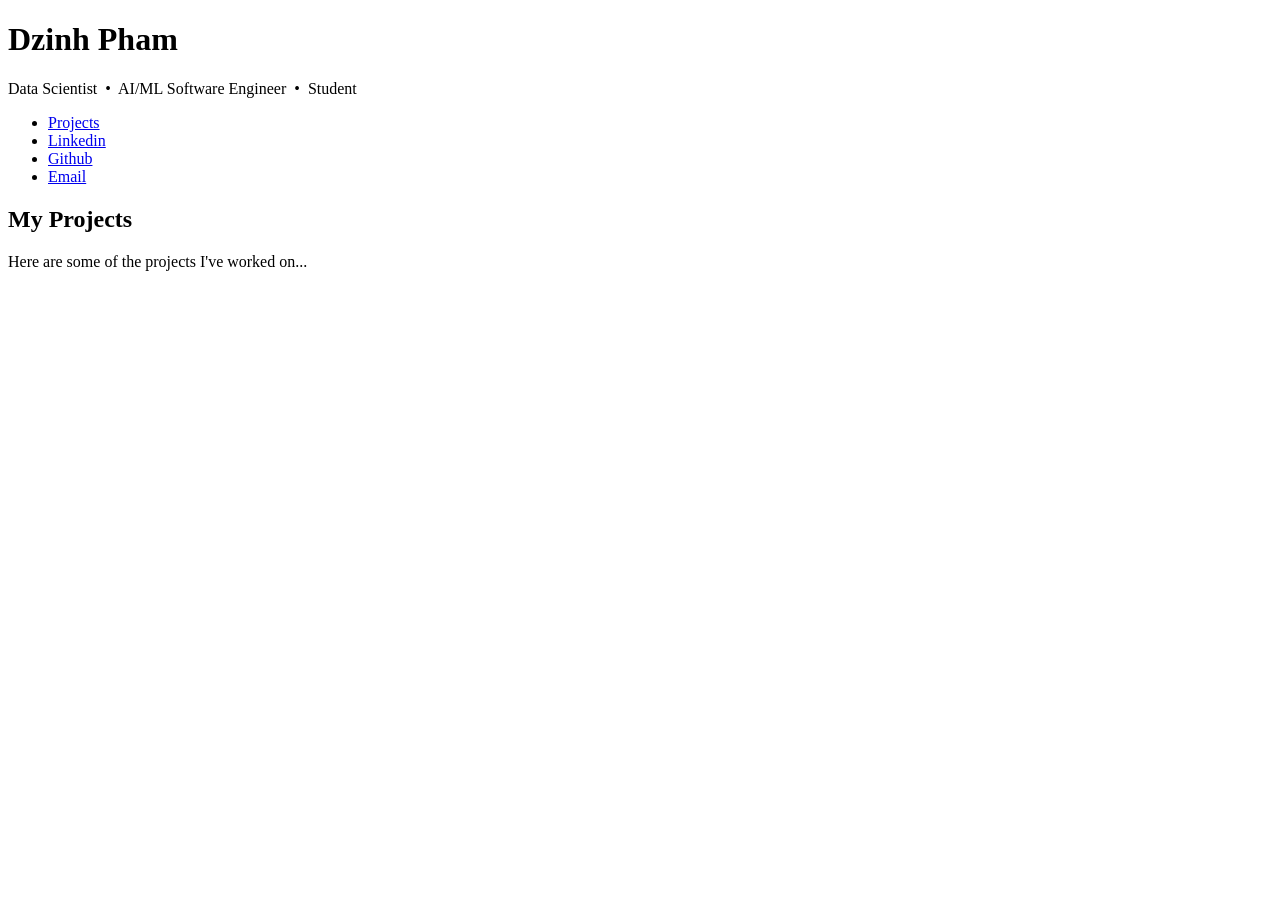
==== index.html @ d58f5836 "project page" ====
<!DOCTYPE HTML>
<!--
	Aerial by HTML5 UP
	html5up.net | @ajlkn
	Free for personal and commercial use under the CCA 3.0 license (html5up.net/license)
-->
<html>
	<head>
		<title>Aerial by HTML5 UP</title>
		<meta charset="utf-8" />
		<meta name="viewport" content="width=device-width, initial-scale=1, user-scalable=no" />
		<link rel="stylesheet" href="assets/css/main.css" />
		<noscript><link rel="stylesheet" href="assets/css/noscript.css" /></noscript>
	</head>
	<body class="is-preload">
		<div id="wrapper">
			<div id="bg"></div>
			<div id="overlay"></div>
			<div id="main">

				<!-- Header -->
					<header id="header">
						<h1>Dzinh Pham</h1>
						<p>Data Scientist &nbsp;&bull;&nbsp; AI/ML Software Engineer &nbsp;&bull;&nbsp; Student </p>
						<nav>
							<ul>
								
								<li><a href="projects.html" class="icon solid fa-laptop-code"><span class="label">Projects</span></a></li>
								<li><a href="https://www.linkedin.com/in/dzinh-pham/" class="icon brands fa-linkedin"><span class="label">Linkedin</span></a></li>

								<li><a href="https://github.com/DzinhP" class="icon brands fa-github"><span class="label">Github</span></a></li>
								<li><a href="mailto:phamdzinh@gmail.com" class="icon solid fa-envelope"><span class="label">Email</span></a></li>
							</ul>
						</nav>
					</header>

					   <!-- Projects Section -->
					   <section id="projects">
						<h2>My Projects</h2>
						<p>Here are some of the projects I've worked on...</p>
						<!-- Add your project details here -->

					</section>
				<!-- Footer -->
					<footer id="footer">
						<span</span>
					</footer>

			</div>
		</div>
		<script>
			window.onload = function() { document.body.classList.remove('is-preload'); }
			window.ontouchmove = function() { return false; }
			window.onorientationchange = function() { document.body.scrollTop = 0; }
		</script>
	</body>
</html>
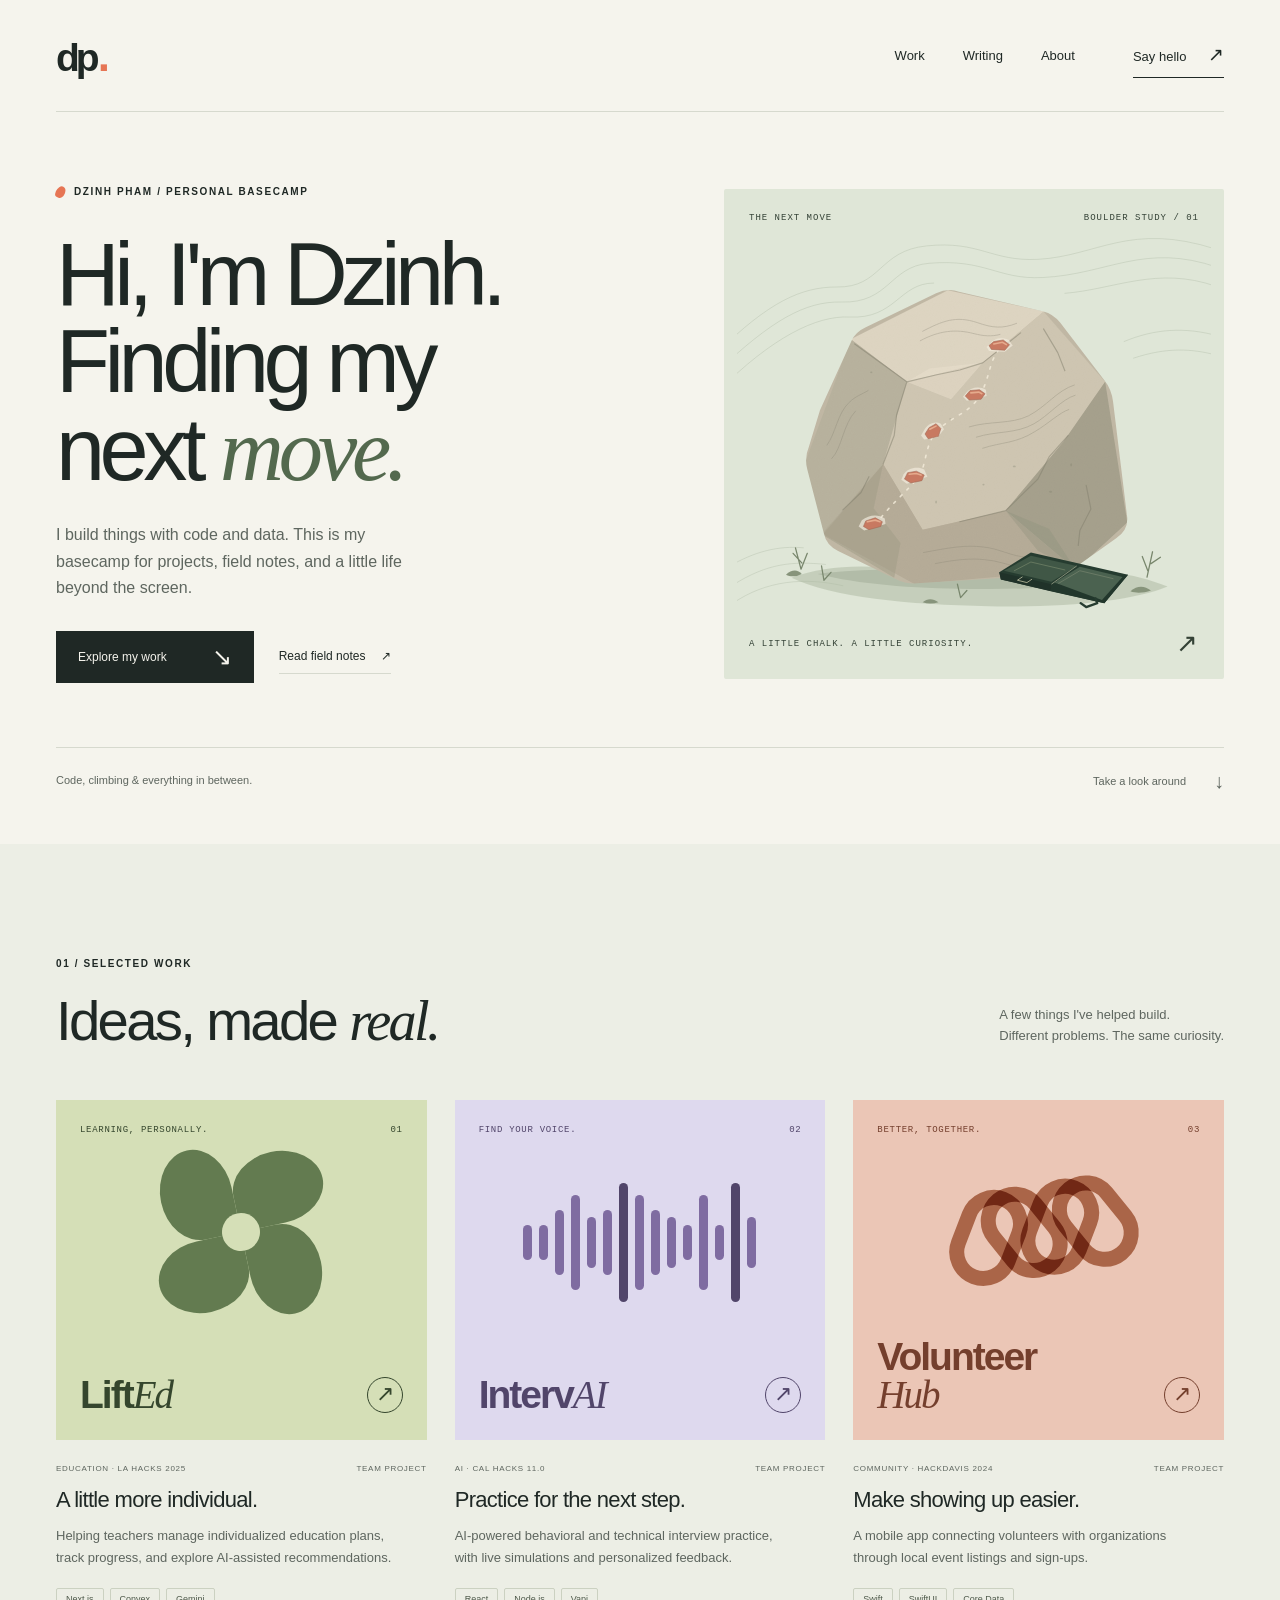
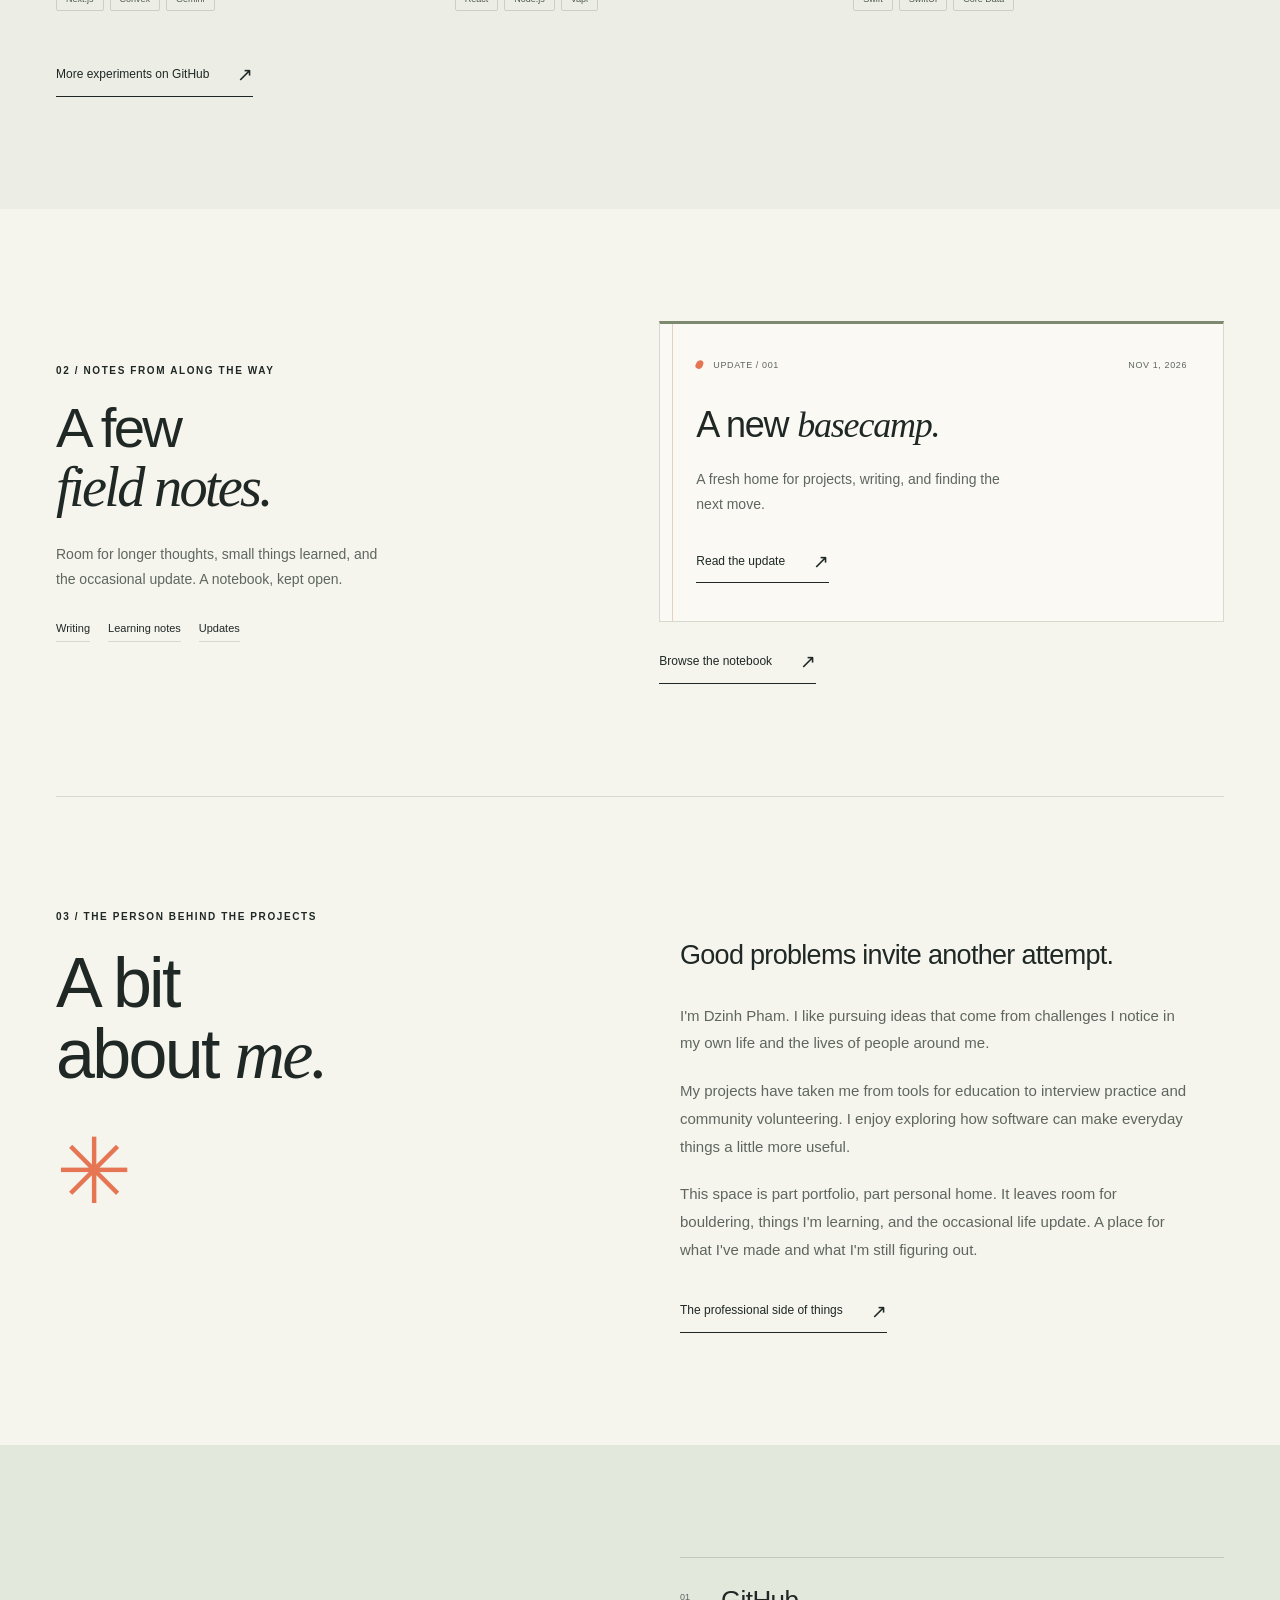
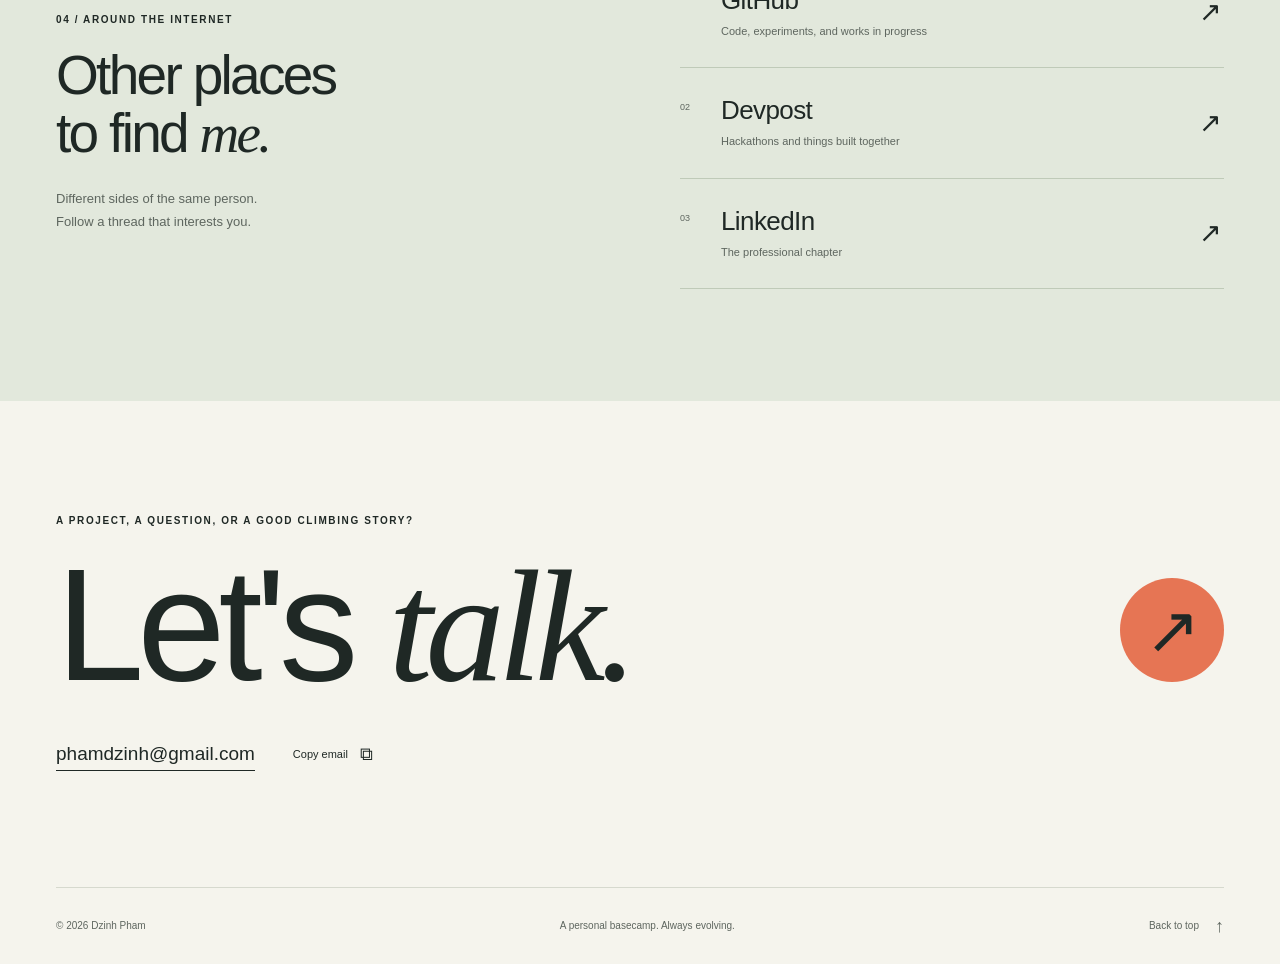
==== commit c22f01b0: "Rebuild personal site with bouldering theme and field notes" ====
--- a/index.html
+++ b/index.html
@@ -1,57 +1,140 @@
-<!DOCTYPE HTML>
-<!--
-	Aerial by HTML5 UP
-	html5up.net | @ajlkn
-	Free for personal and commercial use under the CCA 3.0 license (html5up.net/license)
--->
-<html>
-	<head>
-		<title>Aerial by HTML5 UP</title>
-		<meta charset="utf-8" />
-		<meta name="viewport" content="width=device-width, initial-scale=1, user-scalable=no" />
-		<link rel="stylesheet" href="assets/css/main.css" />
-		<noscript><link rel="stylesheet" href="assets/css/noscript.css" /></noscript>
-	</head>
-	<body class="is-preload">
-		<div id="wrapper">
-			<div id="bg"></div>
-			<div id="overlay"></div>
-			<div id="main">
-
-				<!-- Header -->
-					<header id="header">
-						<h1>Dzinh Pham</h1>
-						<p>Data Scientist &nbsp;&bull;&nbsp; AI/ML Software Engineer &nbsp;&bull;&nbsp; Student </p>
-						<nav>
-							<ul>
-								
-								<li><a href="projects.html" class="icon solid fa-laptop-code"><span class="label">Projects</span></a></li>
-								<li><a href="https://www.linkedin.com/in/dzinh-pham/" class="icon brands fa-linkedin"><span class="label">Linkedin</span></a></li>
-
-								<li><a href="https://github.com/DzinhP" class="icon brands fa-github"><span class="label">Github</span></a></li>
-								<li><a href="mailto:phamdzinh@gmail.com" class="icon solid fa-envelope"><span class="label">Email</span></a></li>
-							</ul>
-						</nav>
-					</header>
-
-					   <!-- Projects Section -->
-					   <section id="projects">
-						<h2>My Projects</h2>
-						<p>Here are some of the projects I've worked on...</p>
-						<!-- Add your project details here -->
-
-					</section>
-				<!-- Footer -->
-					<footer id="footer">
-						<span</span>
-					</footer>
-
-			</div>
-		</div>
-		<script>
-			window.onload = function() { document.body.classList.remove('is-preload'); }
-			window.ontouchmove = function() { return false; }
-			window.onorientationchange = function() { document.body.scrollTop = 0; }
-		</script>
-	</body>
-</html>+<!doctype html>
+<html lang="en">
+  <head>
+    <meta charset="utf-8">
+    <meta name="viewport" content="width=device-width, initial-scale=1">
+    <meta name="theme-color" content="#f5f4ed">
+    <meta name="description" content="Dzinh Pham's personal basecamp: projects, writing, learning notes, and occasional updates, with a little bouldering along the way.">
+    <meta property="og:type" content="website">
+    <meta property="og:title" content="Dzinh Pham — A personal basecamp">
+    <meta property="og:description" content="Projects, field notes, and finding the next move.">
+    <title>Dzinh Pham — A personal basecamp</title>
+    <link rel="icon" href="favicon.svg" type="image/svg+xml">
+    <link rel="stylesheet" href="styles.css">
+    <script src="script.js" defer></script>
+  </head>
+  <body>
+    <a class="skip-link" href="#main">Skip to content</a>
+    <header class="site-header wrap">
+      <a class="wordmark" href="#home" aria-label="Dzinh Pham, home">dp<span aria-hidden="true">.</span></a>
+      <button class="menu-toggle" type="button" aria-expanded="false" aria-controls="site-nav">Menu <span aria-hidden="true">+</span></button>
+      <nav id="site-nav" class="site-nav" aria-label="Main navigation">
+        <a href="#work">Work</a>
+        <a href="writing/">Writing</a>
+        <a href="#about">About</a>
+        <a class="nav-contact" href="#contact">Say hello <span aria-hidden="true">↗</span></a>
+      </nav>
+    </header>
+
+    <main id="main">
+      <section id="home" class="hero wrap" aria-labelledby="hero-heading">
+        <div class="hero-copy">
+          <p class="eyebrow"><span class="route-dot" aria-hidden="true"></span> Dzinh Pham / Personal basecamp</p>
+          <h1 id="hero-heading">Hi, I'm Dzinh.<br>Finding my<br>next <em>move.</em></h1>
+          <p class="hero-intro">I build things with code and data. This is my basecamp for projects, field notes, and a little life beyond the screen.</p>
+          <div class="hero-actions"><a class="button button-dark" href="#work">Explore my work <span aria-hidden="true">↘</span></a><a class="hero-notes-link" href="writing/">Read field notes <span aria-hidden="true">↗</span></a></div>
+        </div>
+        <div class="hero-art" aria-hidden="true">
+          <div class="art-caption"><span>THE NEXT MOVE</span><span>BOULDER STUDY / 01</span></div>
+          <img class="boulder-illustration" src="assets/boulder.svg" alt="" width="600" height="620" fetchpriority="high">
+          <div class="art-footer"><span>A LITTLE CHALK. A LITTLE CURIOSITY.</span><span>↗</span></div>
+        </div>
+        <div class="hero-foot"><span>Code, climbing & everything in between.</span><a href="#work">Take a look around <span aria-hidden="true">↓</span></a></div>
+      </section>
+
+      <section id="work" class="work section-pad" aria-labelledby="work-heading">
+        <div class="wrap">
+          <div class="section-heading">
+            <div><p class="eyebrow">01 / Selected work</p><h2 id="work-heading">Ideas, made <em>real.</em></h2></div>
+            <p>A few things I've helped build.<br>Different problems. The same curiosity.</p>
+          </div>
+          <div class="project-grid">
+            <article class="project project-featured">
+              <a class="project-visual visual-lifted" href="https://devpost.com/software/lifted" target="_blank" rel="noopener noreferrer" aria-label="Explore LiftEd on Devpost (opens in new tab)">
+                <div class="visual-topline"><span>LEARNING, PERSONALLY.</span><span>01</span></div>
+                <div class="lifted-art" aria-hidden="true"><span class="petal p1"></span><span class="petal p2"></span><span class="petal p3"></span><span class="petal p4"></span><span class="petal-center"></span></div>
+                <div class="visual-title">Lift<span>Ed</span><span class="visual-arrow" aria-hidden="true">↗</span></div>
+              </a>
+              <div class="project-meta"><span>EDUCATION · LA HACKS 2025</span><span>TEAM PROJECT</span></div>
+              <h3><a href="https://devpost.com/software/lifted" target="_blank" rel="noopener noreferrer">A little more individual.</a></h3>
+              <p>Helping teachers manage individualized education plans, track progress, and explore AI-assisted recommendations.</p>
+              <ul class="tags" aria-label="LiftEd technologies"><li>Next.js</li><li>Convex</li><li>Gemini</li></ul>
+            </article>
+            <article class="project">
+              <a class="project-visual visual-intervai" href="https://devpost.com/software/intervai" target="_blank" rel="noopener noreferrer" aria-label="Explore IntervAI on Devpost (opens in new tab)">
+                <div class="visual-topline"><span>FIND YOUR VOICE.</span><span>02</span></div>
+                <div class="waveform" aria-hidden="true"><i></i><i></i><i></i><i></i><i></i><i></i><i></i><i></i><i></i><i></i><i></i><i></i><i></i><i></i><i></i></div>
+                <div class="visual-title">Interv<span>AI</span><span class="visual-arrow" aria-hidden="true">↗</span></div>
+              </a>
+              <div class="project-meta"><span>AI · CAL HACKS 11.0</span><span>TEAM PROJECT</span></div>
+              <h3><a href="https://devpost.com/software/intervai" target="_blank" rel="noopener noreferrer">Practice for the next step.</a></h3>
+              <p>AI-powered behavioral and technical interview practice, with live simulations and personalized feedback.</p>
+              <ul class="tags" aria-label="IntervAI technologies"><li>React</li><li>Node.js</li><li>Vapi</li></ul>
+            </article>
+            <article class="project">
+              <a class="project-visual visual-volunteer" href="https://devpost.com/software/volunteer-hub-ajgw8x" target="_blank" rel="noopener noreferrer" aria-label="Explore Volunteer Hub on Devpost (opens in new tab)">
+                <div class="visual-topline"><span>BETTER, TOGETHER.</span><span>03</span></div>
+                <div class="community-art" aria-hidden="true"><span></span><span></span><span></span><span></span></div>
+                <div class="visual-title">Volunteer<br><span>Hub</span><span class="visual-arrow" aria-hidden="true">↗</span></div>
+              </a>
+              <div class="project-meta"><span>COMMUNITY · HACKDAVIS 2024</span><span>TEAM PROJECT</span></div>
+              <h3><a href="https://devpost.com/software/volunteer-hub-ajgw8x" target="_blank" rel="noopener noreferrer">Make showing up easier.</a></h3>
+              <p>A mobile app connecting volunteers with organizations through local event listings and sign-ups.</p>
+              <ul class="tags" aria-label="Volunteer Hub technologies"><li>Swift</li><li>SwiftUI</li><li>Core Data</li></ul>
+            </article>
+          </div>
+          <a class="text-link all-work" href="https://github.com/DzinhP" target="_blank" rel="noopener noreferrer">More experiments on GitHub <span aria-hidden="true">↗</span></a>
+        </div>
+      </section>
+
+      <section id="notes" class="field-notes section-pad wrap" aria-labelledby="notes-heading">
+        <div class="notebook-intro">
+          <p class="eyebrow">02 / Notes from along the way</p>
+          <h2 id="notes-heading">A few<br><em>field notes.</em></h2>
+          <p>Room for longer thoughts, small things learned, and the occasional update. A notebook, kept open.</p>
+          <div class="note-categories" aria-label="Browse writing categories"><a href="writing/?category=writing">Writing</a><a href="writing/?category=learning">Learning notes</a><a href="writing/?category=updates">Updates</a></div>
+        </div>
+        <div class="notebook-latest">
+          <article class="field-note-entry">
+            <div class="note-meta"><span><span class="route-dot" aria-hidden="true"></span> Update / 001</span><time datetime="2026-11-01">Nov 1, 2026</time></div>
+            <h3><a href="writing/a-new-basecamp/">A new <em>basecamp.</em></a></h3>
+            <p>A fresh home for projects, writing, and finding the next move.</p>
+            <a class="text-link" href="writing/a-new-basecamp/">Read the update <span aria-hidden="true">↗</span></a>
+          </article>
+          <a class="text-link browse-notes" href="writing/">Browse the notebook <span aria-hidden="true">↗</span></a>
+        </div>
+      </section>
+
+      <section id="about" class="about section-pad wrap" aria-labelledby="about-heading">
+        <div class="about-heading"><p class="eyebrow">03 / The person behind the projects</p><h2 id="about-heading">A bit<br>about <em>me.</em></h2><span class="about-asterisk" aria-hidden="true">✳</span></div>
+        <div class="about-copy">
+          <p class="large-copy">Good problems invite another attempt.</p>
+          <p>I'm Dzinh Pham. I like pursuing ideas that come from challenges I notice in my own life and the lives of people around me.</p>
+          <p>My projects have taken me from tools for education to interview practice and community volunteering. I enjoy exploring how software can make everyday things a little more useful.</p>
+          <p>This space is part portfolio, part personal home. It leaves room for bouldering, things I'm learning, and the occasional life update. A place for what I've made and what I'm still figuring out.</p>
+          <a class="text-link" href="https://www.linkedin.com/in/dzinh-pham/" target="_blank" rel="noopener noreferrer">The professional side of things <span aria-hidden="true">↗</span></a>
+        </div>
+      </section>
+
+      <section id="elsewhere" class="elsewhere section-pad" aria-labelledby="elsewhere-heading">
+        <div class="wrap elsewhere-grid">
+          <div><p class="eyebrow">04 / Around the internet</p><h2 id="elsewhere-heading">Other places<br>to find <em>me.</em></h2><p class="elsewhere-intro">Different sides of the same person.<br>Follow a thread that interests you.</p></div>
+          <div class="social-list">
+            <a href="https://github.com/DzinhP" target="_blank" rel="noopener noreferrer"><span class="social-number">01</span><span><strong>GitHub</strong><small>Code, experiments, and works in progress</small></span><span class="social-arrow" aria-hidden="true">↗</span></a>
+            <a href="https://devpost.com/DzinhP" target="_blank" rel="noopener noreferrer"><span class="social-number">02</span><span><strong>Devpost</strong><small>Hackathons and things built together</small></span><span class="social-arrow" aria-hidden="true">↗</span></a>
+            <a href="https://www.linkedin.com/in/dzinh-pham/" target="_blank" rel="noopener noreferrer"><span class="social-number">03</span><span><strong>LinkedIn</strong><small>The professional chapter</small></span><span class="social-arrow" aria-hidden="true">↗</span></a>
+          </div>
+        </div>
+      </section>
+
+      <section id="contact" class="contact wrap" aria-labelledby="contact-heading">
+        <p class="eyebrow">A project, a question, or a good climbing story?</p>
+        <div class="contact-title"><h2 id="contact-heading">Let's <em>talk.</em></h2><a class="contact-arrow" href="mailto:phamdzinh@gmail.com" aria-label="Email Dzinh Pham"><span aria-hidden="true">↗</span></a></div>
+        <div class="contact-details"><a href="mailto:phamdzinh@gmail.com">phamdzinh@gmail.com</a><button class="copy-email" type="button" data-email="phamdzinh@gmail.com" aria-label="Copy email address">Copy email <span aria-hidden="true">⧉</span></button></div>
+        <p id="copy-status" class="copy-status" role="status" aria-live="polite"></p>
+      </section>
+    </main>
+
+    <footer class="site-footer wrap"><p>© <span id="year">2026</span> Dzinh Pham</p><p>A personal basecamp. Always evolving.</p><a href="#home">Back to top <span aria-hidden="true">↑</span></a></footer>
+  </body>
+</html>
--- a/styles.css
+++ b/styles.css
@@ -0,0 +1,151 @@
+@charset "UTF-8";
+
+:root{--paper:#f5f4ed;--ink:#1f2825;--muted:#5e665f;--line:#d6d9ce;--accent:#e67554;--mint:#d7e2d1;--serif:Georgia,"Times New Roman",serif;--sans:"Helvetica Neue",Helvetica,Arial,sans-serif}
+*{box-sizing:border-box}
+html{scroll-behavior:smooth;scroll-padding-top:32px}
+body{margin:0;background:var(--paper);color:var(--ink);font-family:var(--sans);font-size:16px;line-height:1.65;-webkit-font-smoothing:antialiased}
+::selection{background:#cdddaf;color:var(--ink)}
+a{color:inherit;text-decoration:none}
+button{font:inherit;color:inherit;cursor:pointer}
+button,a{-webkit-tap-highlight-color:transparent}
+button:focus-visible,a:focus-visible{outline:2px solid var(--ink);outline-offset:6px}
+h1,h2,h3,p{margin:0}
+h1,h2,h3{font-weight:500;line-height:1.05}
+em{font-family:var(--serif);font-weight:400}
+.wrap{width:min(1320px,calc(100% - 112px));margin-inline:auto}
+.section-pad{padding-block:112px}
+.eyebrow{text-transform:uppercase;font-size:10px;line-height:1.5;letter-spacing:1.6px;font-weight:600}
+.skip-link{position:fixed;top:12px;left:12px;transform:translateY(-160%);z-index:20;background:var(--ink);color:var(--paper);padding:10px 20px}
+.skip-link:focus{transform:translateY(0)}
+.site-header{height:112px;display:flex;align-items:center;justify-content:space-between;border-bottom:1px solid var(--line)}
+.wordmark{font-size:39px;line-height:1;letter-spacing:-4px;font-weight:700;display:inline-flex;align-items:baseline}
+.wordmark span{color:var(--accent);font-size:44px;margin-left:2px}
+.site-nav{display:flex;gap:38px;align-items:center;font-size:13px}
+.site-nav a{transition:color .2s}
+.site-nav a:hover{color:#a2472e}
+.nav-contact{margin-left:20px;border-bottom:1px solid var(--ink);padding-block:6px}
+.nav-contact span{margin-left:18px;font-size:19px}
+.menu-toggle{display:none}
+.hero{padding-top:72px;display:grid;grid-template-columns:1.2fr 1fr;column-gap:68px}
+.hero-copy .eyebrow{display:flex;align-items:center;gap:9px}
+.route-dot{display:inline-block;width:9px;height:12px;border-radius:60% 45% 50% 35%;background:var(--accent);transform:rotate(22deg);flex-shrink:0}
+h1{font-size:clamp(66px,6.9vw,104px);letter-spacing:-5.5px;margin-top:32px;line-height:.99}
+h1 em{color:#53694e;letter-spacing:-5px}
+.hero-intro{max-width:360px;margin-top:28px;color:var(--muted);font-size:16px;line-height:1.65}
+.button{display:inline-flex;align-items:center;justify-content:space-between;gap:45px;min-height:52px;padding:12px 22px;font-size:12px;transition:background .2s,transform .2s}
+.button-dark{background:var(--ink);color:var(--paper);margin-top:30px}
+.button-dark:hover{background:#3f5144;transform:translateY(-2px)}
+.button span{font-size:24px;line-height:1}
+.hero-art{position:relative;align-self:center;height:490px;background:#dfe6d7;overflow:hidden;color:#344236;border-radius:2px;isolation:isolate}
+.art-caption,.art-footer{position:absolute;left:25px;right:25px;display:flex;justify-content:space-between;font-family:monospace;font-size:9px;letter-spacing:1px;z-index:3}
+.art-caption{top:22px}
+.art-footer{bottom:21px;align-items:center}
+.art-footer span:last-child{font-size:26px;line-height:1}
+.boulder-illustration{display:block;width:100%;height:100%;object-fit:contain}
+.hero-foot{grid-column:1/-1;margin-top:64px;padding-block:23px;border-top:1px solid var(--line);display:flex;justify-content:space-between;font-size:11px;color:var(--muted)}
+.hero-foot a{display:flex;gap:28px;align-items:center}
+.hero-foot a span{font-size:20px;line-height:1}
+.work{background:#eceee5;margin-top:30px}
+.section-heading{display:flex;justify-content:space-between;align-items:flex-end;margin-bottom:48px;gap:28px}
+h2{font-size:clamp(42px,4.4vw,65px);letter-spacing:-2.7px;margin-top:20px}
+.section-heading>p{font-size:13px;color:var(--muted);padding-bottom:5px}
+.project-grid{display:grid;grid-template-columns:1fr 1fr 1fr;gap:28px}
+.project-visual{height:340px;display:block;position:relative;overflow:hidden;transition:transform .3s}
+.project-visual:hover{transform:translateY(-5px)}
+.visual-topline{position:absolute;top:23px;left:24px;right:24px;display:flex;justify-content:space-between;font-family:monospace;font-size:9px;letter-spacing:.7px}
+.visual-title{position:absolute;bottom:27px;left:24px;right:24px;font-size:39px;letter-spacing:-2px;line-height:.95;font-weight:600}
+.visual-title>span:not(.visual-arrow){font-family:var(--serif);font-style:italic;font-weight:400}
+.visual-arrow{position:absolute;right:0;bottom:0;width:36px;height:36px;border:1px solid currentColor;border-radius:50%;display:grid;place-items:center;font-size:22px;font-weight:400;letter-spacing:0;transition:background .2s}
+.project-visual:hover .visual-arrow{background:#ffffff3d}
+.visual-lifted{background:#d5dfb7;color:#35462d}
+.lifted-art{position:absolute;width:156px;height:156px;left:50%;top:54px;transform:translateX(-50%) rotate(-12deg);transition:transform .6s}
+.project-visual:hover .lifted-art{transform:translateX(-50%) rotate(8deg)}
+.petal{position:absolute;background:#5d764b;width:72px;height:91px;border-radius:50% 50% 15% 50%;transform-origin:100% 100%;left:6px;top:-13px;opacity:.95}
+.p2{transform:rotate(90deg)}.p3{transform:rotate(180deg)}.p4{transform:rotate(270deg)}
+.petal-center{position:absolute;top:59px;left:59px;width:38px;height:38px;background:#d5dfb7;border-radius:50%}
+.visual-intervai{background:#ded9ee;color:#51456a}
+.waveform{height:126px;position:absolute;left:28px;right:28px;top:80px;display:flex;gap:7px;align-items:center;justify-content:center}
+.waveform i{display:block;width:9px;border-radius:10px;background:#7f6ca1;height:28%;transition:height .5s}
+.waveform i:nth-child(3n){height:52%}.waveform i:nth-child(4n){height:75%}.waveform i:nth-child(5n){height:41%}.waveform i:nth-child(7n){height:94%;background:#51456a}
+.project-visual:hover .waveform i:nth-child(odd){height:70%}
+.visual-volunteer{background:#ebc6b6;color:#743f2d}
+.community-art{position:absolute;left:50%;top:80px;width:170px;height:100px;transform:translateX(-50%) rotate(-9deg);display:flex;align-items:center}
+.community-art span{position:absolute;height:98px;width:68px;border:15px solid #aa6548;border-radius:50px;transform:rotate(30deg);mix-blend-mode:multiply}
+.community-art span:nth-child(2){left:36px;transform:rotate(-30deg)}.community-art span:nth-child(3){left:72px;transform:rotate(30deg)}.community-art span:nth-child(4){left:108px;transform:rotate(-30deg)}
+.project-meta{display:flex;justify-content:space-between;gap:8px;font-size:8px;letter-spacing:.7px;margin-top:22px;color:var(--muted)}
+.project h3{font-size:22px;letter-spacing:-.7px;margin-top:12px;line-height:1.2}
+.project h3 a:hover{text-decoration:underline;text-underline-offset:4px}
+.project>p{font-size:13px;line-height:1.7;color:var(--muted);margin-top:12px;max-width:340px}
+.tags{list-style:none;padding:0;margin:19px 0 0;display:flex;gap:6px;flex-wrap:wrap}
+.tags li{border:1px solid #cbd1c1;padding:3px 9px;border-radius:2px;font-size:9px;color:#4e594a}
+.text-link{display:inline-flex;align-items:center;justify-content:space-between;gap:28px;border-bottom:1px solid var(--ink);padding-bottom:5px;font-size:12px}
+.text-link span{font-size:19px}
+.text-link:hover{color:#9b452e;border-color:#9b452e}
+.all-work{margin-top:48px}
+.about{display:grid;grid-template-columns:1fr 1fr;gap:80px}
+.about h2{font-size:70px;line-height:1.02;margin-top:24px}
+.about-asterisk{display:inline-block;font-size:91px;color:var(--accent);line-height:1;margin-top:35px}
+.about-copy{padding-top:28px;max-width:510px}
+.about-copy p{color:var(--muted);margin-bottom:20px;font-size:15px;line-height:1.85}
+.about-copy .large-copy{font-size:27px;letter-spacing:-.7px;line-height:1.4;color:var(--ink);margin-bottom:27px}
+.about-copy .text-link{margin-top:12px}
+.elsewhere{background:#e2e8dc}
+.elsewhere-grid{display:grid;grid-template-columns:1fr 1fr;gap:80px;align-items:center}
+.elsewhere h2{font-size:55px}
+.elsewhere-intro{font-size:13px;color:var(--muted);line-height:1.8;margin-top:24px}
+.social-list>a{display:grid;grid-template-columns:24px 1fr 25px;align-items:center;gap:17px;padding:27px 0;border-bottom:1px solid #bfcab8;transition:padding .2s}
+.social-list>a:first-child{border-top:1px solid #bfcab8}
+.social-list>a:hover{padding-inline:8px}
+.social-number{font-size:9px;color:var(--muted);align-self:start;padding-top:5px}
+.social-list strong{font-size:26px;letter-spacing:-.6px;font-weight:400;line-height:1.2;display:block}
+.social-list small{display:block;font-size:11px;color:var(--muted);margin-top:6px}
+.social-arrow{font-size:27px}
+.contact{padding-top:112px;padding-bottom:78px}
+.contact-title{display:flex;align-items:center;justify-content:space-between}
+.contact-title h2{font-size:clamp(88px,12.4vw,172px);letter-spacing:-7px;margin:18px 0 25px;line-height:1}
+.contact-arrow{display:grid;place-items:center;height:104px;width:104px;border-radius:50%;background:var(--accent);font-size:66px;line-height:1;transition:transform .25s}
+.contact-arrow:hover{transform:rotate(10deg)}
+.contact-details{display:flex;gap:30px;align-items:center}
+.contact-details>a{font-size:19px;border-bottom:1px solid var(--ink);line-height:1.7}
+.copy-email{background:transparent;border:0;display:none;gap:12px;align-items:center;font-size:11px;padding:8px}
+.js .copy-email{display:flex}
+.copy-email span{font-size:18px}
+.copy-email:hover{color:#9b452e}
+.copy-status{font-size:11px;min-height:18px;margin-top:14px;color:var(--muted)}
+.site-footer{border-top:1px solid var(--line);display:flex;justify-content:space-between;align-items:center;gap:20px;padding-block:29px;font-size:10px;color:var(--muted)}
+.site-footer a{display:flex;gap:16px;align-items:center}
+.site-footer a span{font-size:18px;line-height:1}
+
+/* Basecamp and field notebook */
+.hero-actions{display:flex;align-items:center;gap:25px;flex-wrap:wrap;margin-top:30px}
+.hero-actions .button-dark{margin-top:0}
+.hero-notes-link{font-size:12px;border-bottom:1px solid var(--line);padding-block:6px}
+.hero-notes-link span{margin-left:12px}
+.hero-notes-link:hover{border-color:var(--ink)}
+.field-notes{display:grid;grid-template-columns:1fr 1.1fr;gap:90px;align-items:center;border-bottom:1px solid var(--line)}
+.notebook-intro>p:not(.eyebrow){max-width:340px;color:var(--muted);font-size:14px;line-height:1.8;margin-top:25px}
+.note-categories{display:flex;flex-wrap:wrap;gap:10px 18px;margin-top:24px}
+.note-categories a{font-size:11px;border-bottom:1px solid var(--line);padding-block:3px}
+.note-categories a:hover{border-color:var(--ink)}
+.field-note-entry{padding:34px 36px 38px;border:1px solid var(--line);border-top:3px solid #7d8a70;background:#faf9f4;position:relative}
+.field-note-entry::before{content:"";position:absolute;left:12px;top:0;bottom:0;border-left:1px solid #e9cfc1;pointer-events:none}
+.note-meta{display:flex;justify-content:space-between;gap:12px;font-size:9px;letter-spacing:.6px;text-transform:uppercase;color:var(--muted)}
+.note-meta>span{display:flex;align-items:center;gap:10px}
+.note-meta .route-dot{width:7px;height:9px}
+.field-note-entry h3{font-size:36px;letter-spacing:-1.2px;line-height:1.15;margin-top:32px}
+.field-note-entry h3 a{display:block}
+.field-note-entry h3 a:hover{color:#53694e}
+.field-note-entry>p{font-size:14px;color:var(--muted);margin-top:20px;max-width:320px;line-height:1.8}
+.field-note-entry .text-link{margin-top:29px}
+.browse-notes{margin-top:24px}
+
+@media(max-width:1100px){.hero-actions{gap:18px}.field-notes{gap:50px}.field-note-entry{padding:28px}.field-note-entry h3{font-size:32px}}
+@media(max-width:800px){.hero-actions{gap:16px;margin-top:26px}.hero-actions .button{gap:24px}.field-notes{gap:32px}.field-note-entry h3{font-size:29px}.note-meta{font-size:8px}.field-note-entry{padding:25px}.notebook-intro>p:not(.eyebrow){font-size:13px}}
+@media(max-width:600px){.hero-actions{gap:20px;margin-top:26px}.hero-actions .button{gap:25px}.hero-notes-link{font-size:11px}.hero-notes-link span{margin-left:4px}.field-notes{grid-template-columns:1fr;gap:31px}.field-notes h2{font-size:47px}.notebook-intro>p:not(.eyebrow){margin-top:20px}.note-categories{margin-top:19px}.field-note-entry{padding:25px 27px 29px}.field-note-entry h3{font-size:31px;margin-top:25px}.field-note-entry>p{font-size:13px}.note-meta{font-size:8px}.browse-notes{margin-top:20px}}
+
+@media(min-width:1500px){.hero-art{height:530px}}
+@media(max-width:1100px){.wrap{width:calc(100% - 72px)}.hero{gap:40px;padding-top:55px}h1{font-size:76px;letter-spacing:-4px}.hero-art{height:450px}.project-grid{gap:20px}.project-visual{height:300px}.project-meta{font-size:7px;letter-spacing:.4px}.project h3{font-size:20px}.visual-title{font-size:32px}.waveform{gap:5px}.about,.elsewhere-grid{gap:55px}.section-pad{padding-block:88px}.about h2{font-size:62px}}
+@media(max-width:800px){.wrap{width:calc(100% - 48px)}.site-header{height:90px}.site-nav{gap:23px}.nav-contact{margin-left:0}.hero{gap:26px}.hero-art{height:400px}.hero-copy .eyebrow{font-size:8px;letter-spacing:1px}h1{font-size:65px;letter-spacing:-3.5px}.hero-intro{font-size:14px}.art-caption,.art-footer{left:17px;right:17px;font-size:7px;letter-spacing:.5px}.hero-foot{margin-top:44px}.section-heading{align-items:start}.section-heading>p{font-size:11px;padding-top:26px}h2{font-size:47px}.project-grid{grid-template-columns:1fr 1fr;gap:36px 24px}.project-featured{grid-column:1/-1;display:grid;grid-template-columns:1.1fr 1fr;column-gap:34px}.project-featured .project-visual{grid-row:1/5;height:330px}.project-featured .project-meta{margin-top:60px;align-self:end}.project-featured h3{margin-top:12px}.project-featured>p{margin-top:12px}.project-featured .tags{margin:16px 0 45px;align-content:start}.project-meta{font-size:8px}.project-visual{height:300px}.about,.elsewhere-grid{gap:35px}.about .eyebrow{font-size:8px}.about h2{font-size:58px}.about-copy .large-copy{font-size:23px}.about-copy p{font-size:13px}.elsewhere h2{font-size:44px}.social-list strong{font-size:23px}.social-list small{font-size:10px}.contact{padding-top:85px}.contact-arrow{width:82px;height:82px;font-size:50px}.site-footer{font-size:9px}}
+@media(max-width:600px){html{scroll-padding-top:20px}.wrap{width:calc(100% - 40px)}.site-header{height:82px;position:relative;flex-wrap:wrap}.wordmark{font-size:34px}.wordmark span{font-size:38px}.js .menu-toggle{display:flex;align-items:center;gap:14px;font-size:12px;background:transparent;border:0;padding:8px 0 8px 12px}.menu-toggle span{font-size:23px;font-weight:300}.site-nav{width:100%;justify-content:space-between;gap:12px;font-size:12px;padding:16px 0;border-bottom:1px solid var(--line)}.site-header:has(.site-nav){height:auto;min-height:82px;padding-block:18px}.site-header:has(.site-nav) .wordmark{min-height:43px;align-items:center}.js .site-nav{display:none}.js .site-nav.is-open{display:flex}.nav-contact{border:0;padding:0}.nav-contact span{margin-left:3px;font-size:16px}.hero{grid-template-columns:1fr;gap:0;padding-top:42px}.hero-copy .eyebrow{font-size:9px;letter-spacing:1.1px}h1{font-size:clamp(65px,15.6vw,87px);letter-spacing:-3.8px;margin-top:28px;line-height:1.01}h1 em{letter-spacing:-3px}.hero-intro{font-size:15px;max-width:350px;margin-top:24px}.button-dark{margin-top:25px}.hero-art{height:340px;margin-top:43px}.art-caption,.art-footer{left:20px;right:20px;font-size:8px}.art-caption{top:18px}.art-footer{bottom:18px}.hero-foot{margin-top:27px;font-size:9px;gap:20px;padding-block:18px}.hero-foot a{gap:10px}.hero-foot>span{max-width:160px}.work{margin-top:18px}.section-pad{padding-block:66px}.section-heading{display:block;margin-bottom:32px}.eyebrow{font-size:9px}h2{font-size:43px;letter-spacing:-2px;margin-top:17px}.section-heading>p{padding-top:0;font-size:12px;margin-top:20px}.section-heading>p br{display:none}.project-grid{grid-template-columns:1fr;gap:40px}.project-featured{display:block;grid-column:auto}.project-visual,.project-featured .project-visual{height:350px}.project-meta,.project-featured .project-meta{margin-top:19px;font-size:8px}.project h3{font-size:23px;margin-top:12px}.project>p{font-size:13px;max-width:none}.project-featured .tags,.tags{margin:17px 0 0}.visual-title{font-size:41px}.lifted-art{top:65px;width:156px;height:156px}.waveform{top:85px;gap:8px}.community-art{top:84px}.all-work{margin-top:35px}.about{grid-template-columns:1fr;gap:20px}.about-heading{position:relative}.about .eyebrow{font-size:9px}.about h2{font-size:51px;line-height:1.05}.about-asterisk{position:absolute;right:17px;top:26px;font-size:86px;transform:rotate(12deg)}.about-copy{padding-top:7px}.about-copy .large-copy{font-size:23px;max-width:290px;margin-bottom:22px}.about-copy p{font-size:14px;margin-bottom:17px}.about-copy .text-link{margin-top:10px}.elsewhere-grid{grid-template-columns:1fr;gap:32px}.elsewhere h2{font-size:44px}.elsewhere-intro{font-size:12px;margin-top:20px}.social-list>a{padding-block:24px}.social-list strong{font-size:25px}.social-list small{font-size:11px}.contact{padding-top:65px;padding-bottom:43px}.contact-title h2{font-size:83px;letter-spacing:-5px;margin:24px 0 25px}.contact-arrow{width:61px;height:61px;font-size:39px;flex-shrink:0}.contact-details{align-items:start;gap:8px;flex-direction:column}.contact-details>a{font-size:18px}.copy-email{padding-left:0}.copy-status{margin-top:3px}.site-footer{display:grid;grid-template-columns:1fr auto;gap:9px;font-size:9px;padding-block:23px}.site-footer p:nth-child(2){grid-column:1;grid-row:2}.site-footer a{grid-column:2;grid-row:1/3;gap:8px}}
+@media(max-width:360px){h1{font-size:54px;letter-spacing:-3px}.about-asterisk{display:none}}
+@media(prefers-reduced-motion:reduce){html{scroll-behavior:auto}*,*::before,*::after{transition:none!important;animation:none!important}}
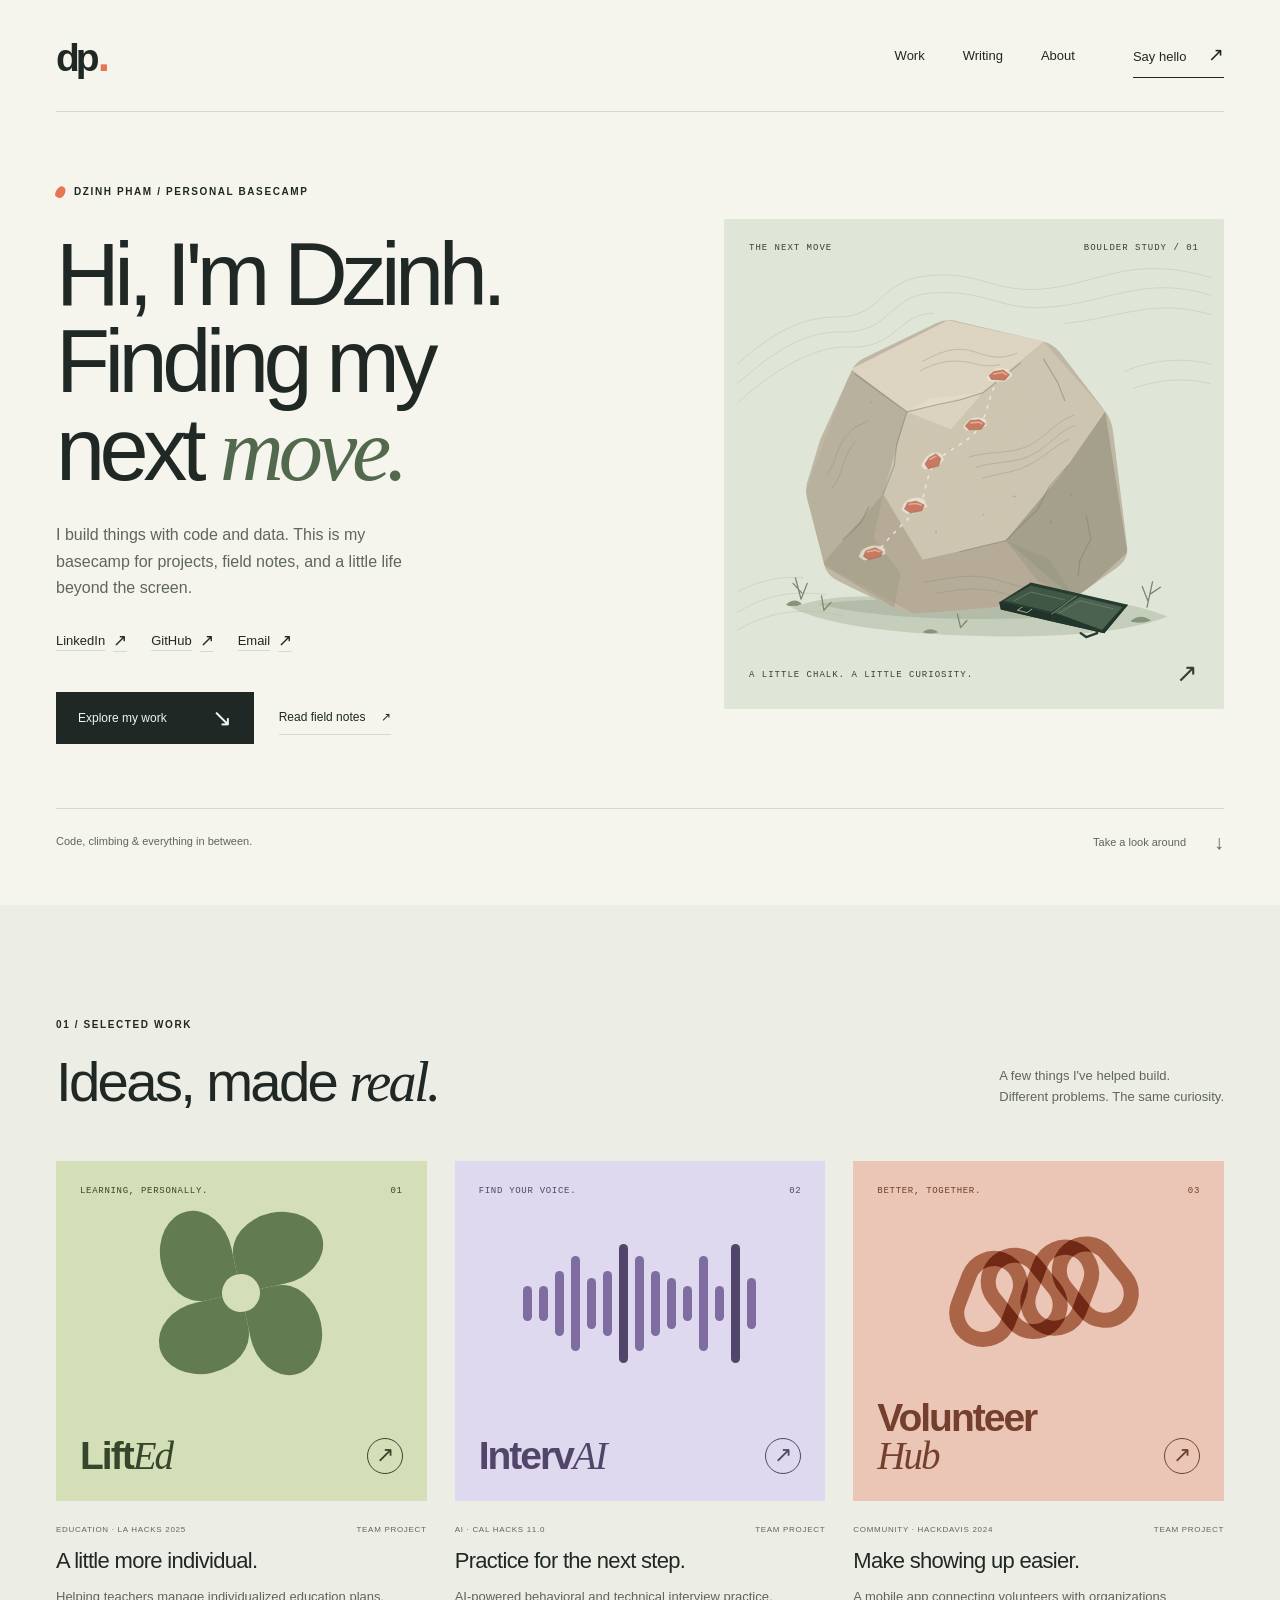
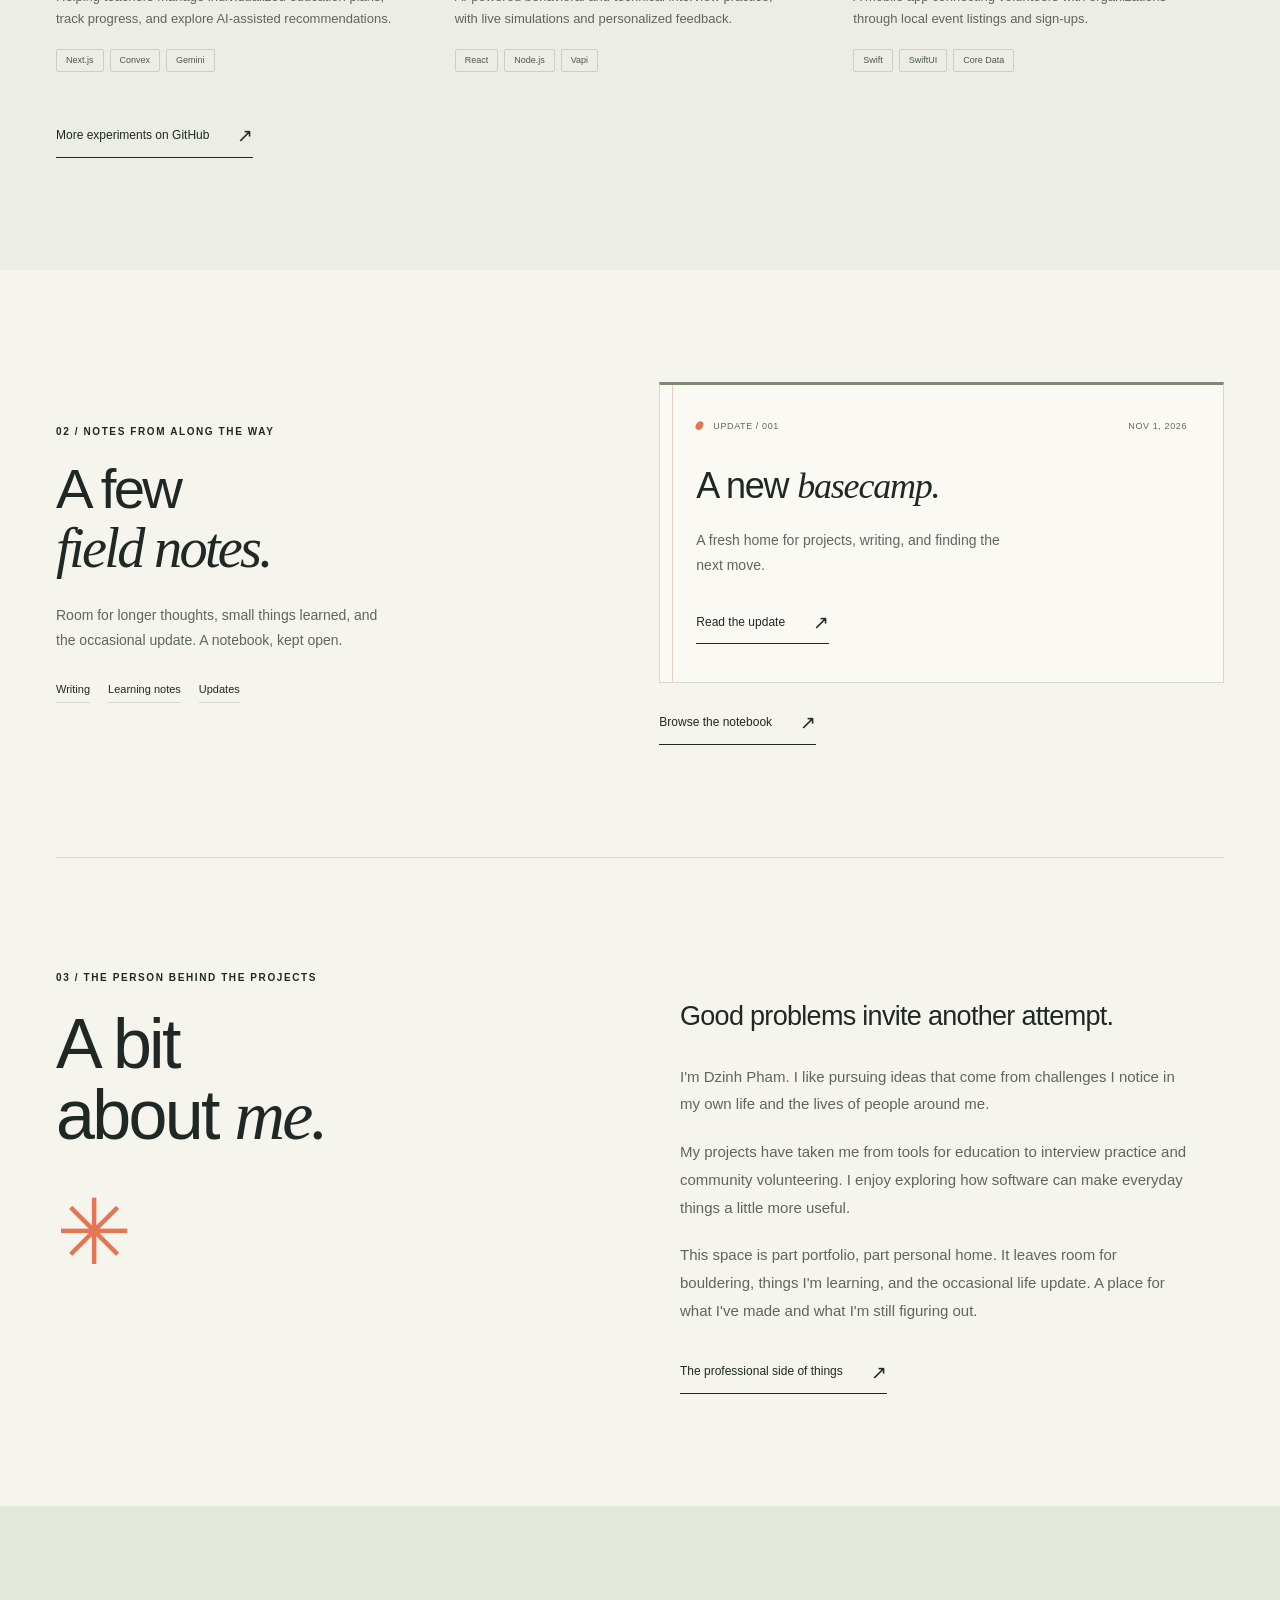
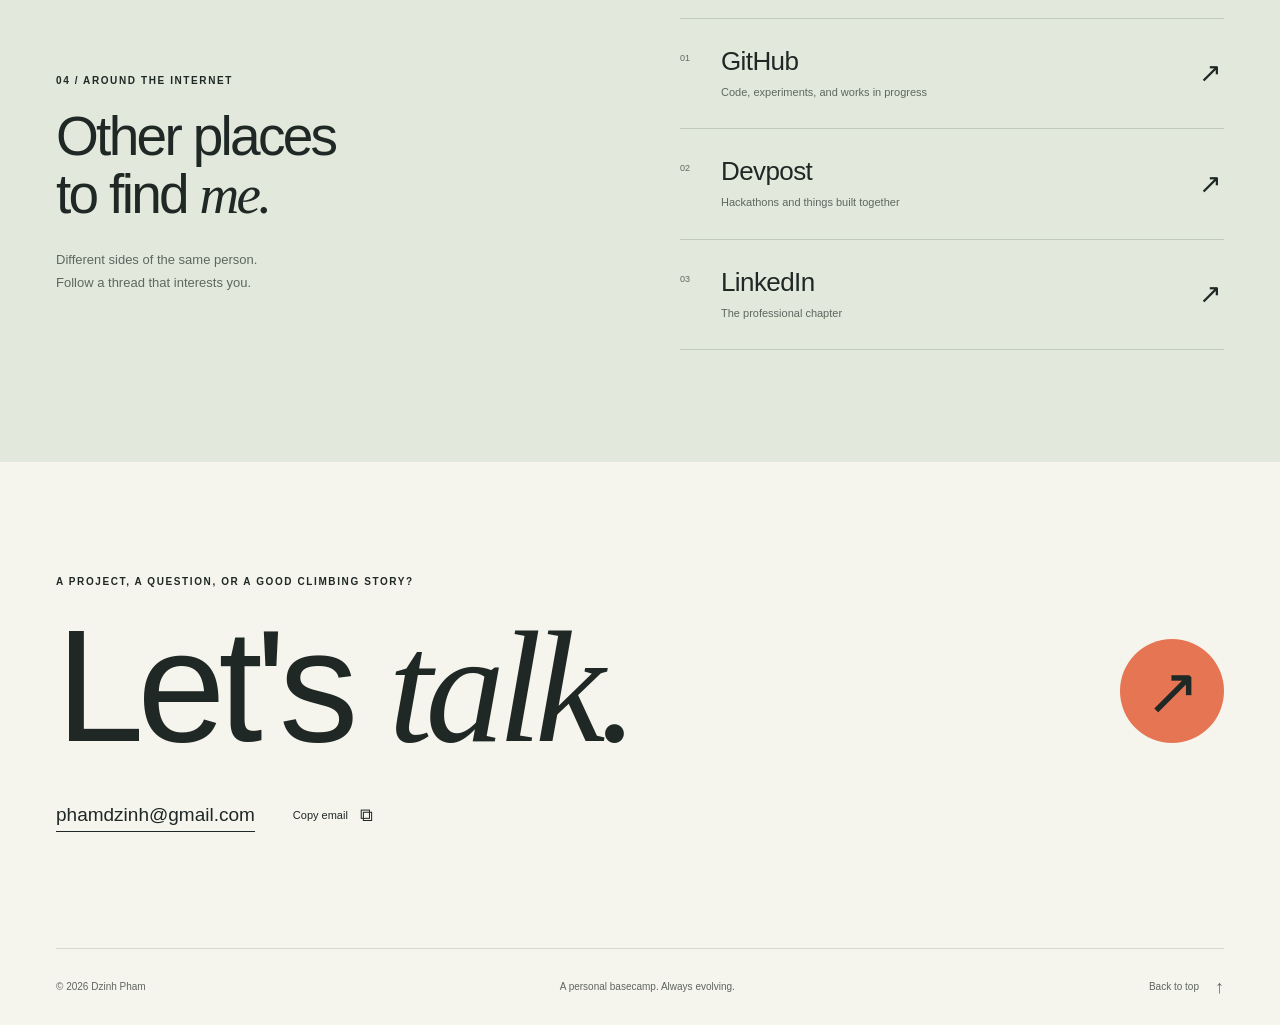
==== commit d0ec93df: "Add contact and profile links to homepage introduction" ====
--- a/index.html
+++ b/index.html
@@ -32,6 +32,11 @@
           <p class="eyebrow"><span class="route-dot" aria-hidden="true"></span> Dzinh Pham / Personal basecamp</p>
           <h1 id="hero-heading">Hi, I'm Dzinh.<br>Finding my<br>next <em>move.</em></h1>
           <p class="hero-intro">I build things with code and data. This is my basecamp for projects, field notes, and a little life beyond the screen.</p>
+          <nav class="hero-contact-links" aria-label="Contact and profiles">
+            <a href="https://www.linkedin.com/in/dzinh-pham/" target="_blank" rel="noopener noreferrer">LinkedIn <span aria-hidden="true">↗</span></a>
+            <a href="https://github.com/DzinhP" target="_blank" rel="noopener noreferrer">GitHub <span aria-hidden="true">↗</span></a>
+            <a href="mailto:phamdzinh@gmail.com">Email <span aria-hidden="true">↗</span></a>
+          </nav>
           <div class="hero-actions"><a class="button button-dark" href="#work">Explore my work <span aria-hidden="true">↘</span></a><a class="hero-notes-link" href="writing/">Read field notes <span aria-hidden="true">↗</span></a></div>
         </div>
         <div class="hero-art" aria-hidden="true">
--- a/styles.css
+++ b/styles.css
@@ -32,6 +32,10 @@
 h1{font-size:clamp(66px,6.9vw,104px);letter-spacing:-5.5px;margin-top:32px;line-height:.99}
 h1 em{color:#53694e;letter-spacing:-5px}
 .hero-intro{max-width:360px;margin-top:28px;color:var(--muted);font-size:16px;line-height:1.65}
+.hero-contact-links{display:flex;align-items:center;gap:24px;flex-wrap:wrap;margin-top:17px}
+.hero-contact-links a{display:inline-flex;align-items:center;gap:8px;min-height:44px;font-size:13px;text-decoration:underline;text-decoration-color:var(--line);text-underline-offset:5px;transition:color .2s,text-decoration-color .2s}
+.hero-contact-links a span{font-size:17px;line-height:1}
+.hero-contact-links a:hover{color:#9b452e;text-decoration-color:currentColor}
 .button{display:inline-flex;align-items:center;justify-content:space-between;gap:45px;min-height:52px;padding:12px 22px;font-size:12px;transition:background .2s,transform .2s}
 .button-dark{background:var(--ink);color:var(--paper);margin-top:30px}
 .button-dark:hover{background:#3f5144;transform:translateY(-2px)}
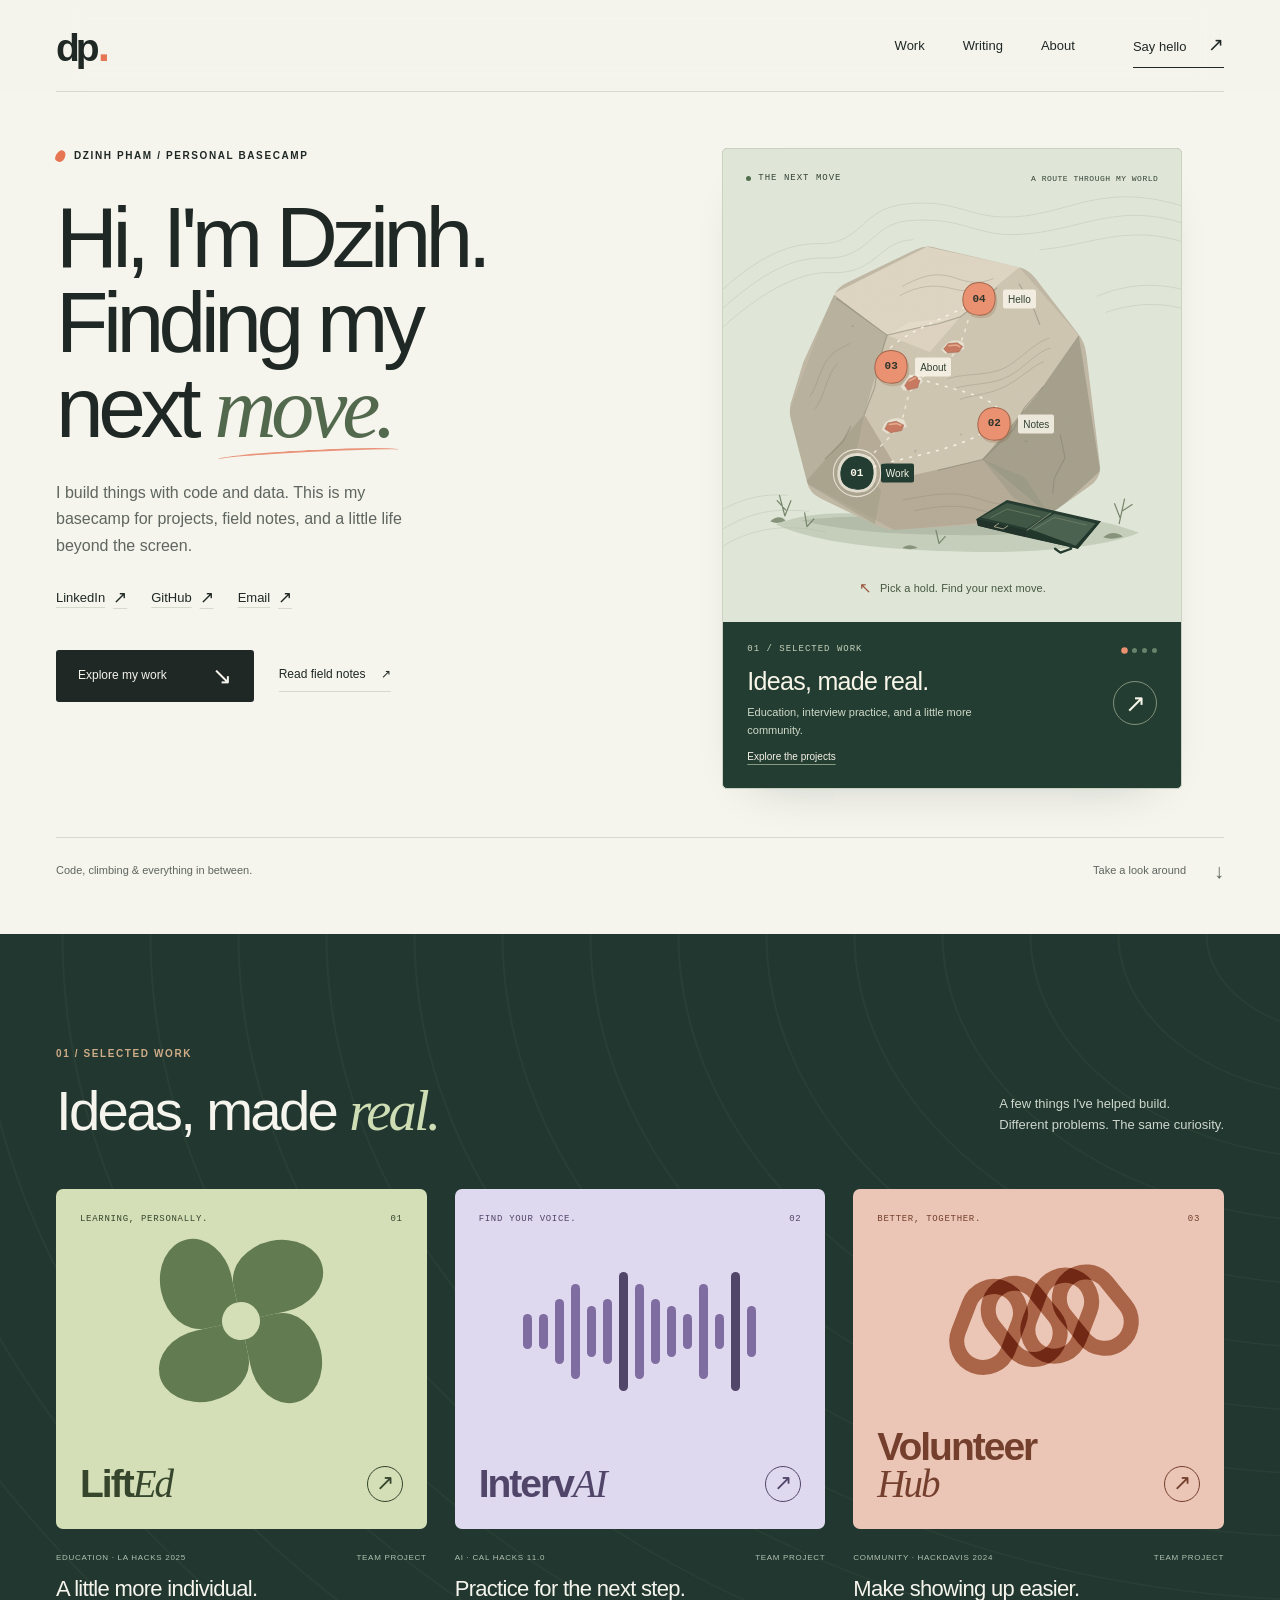
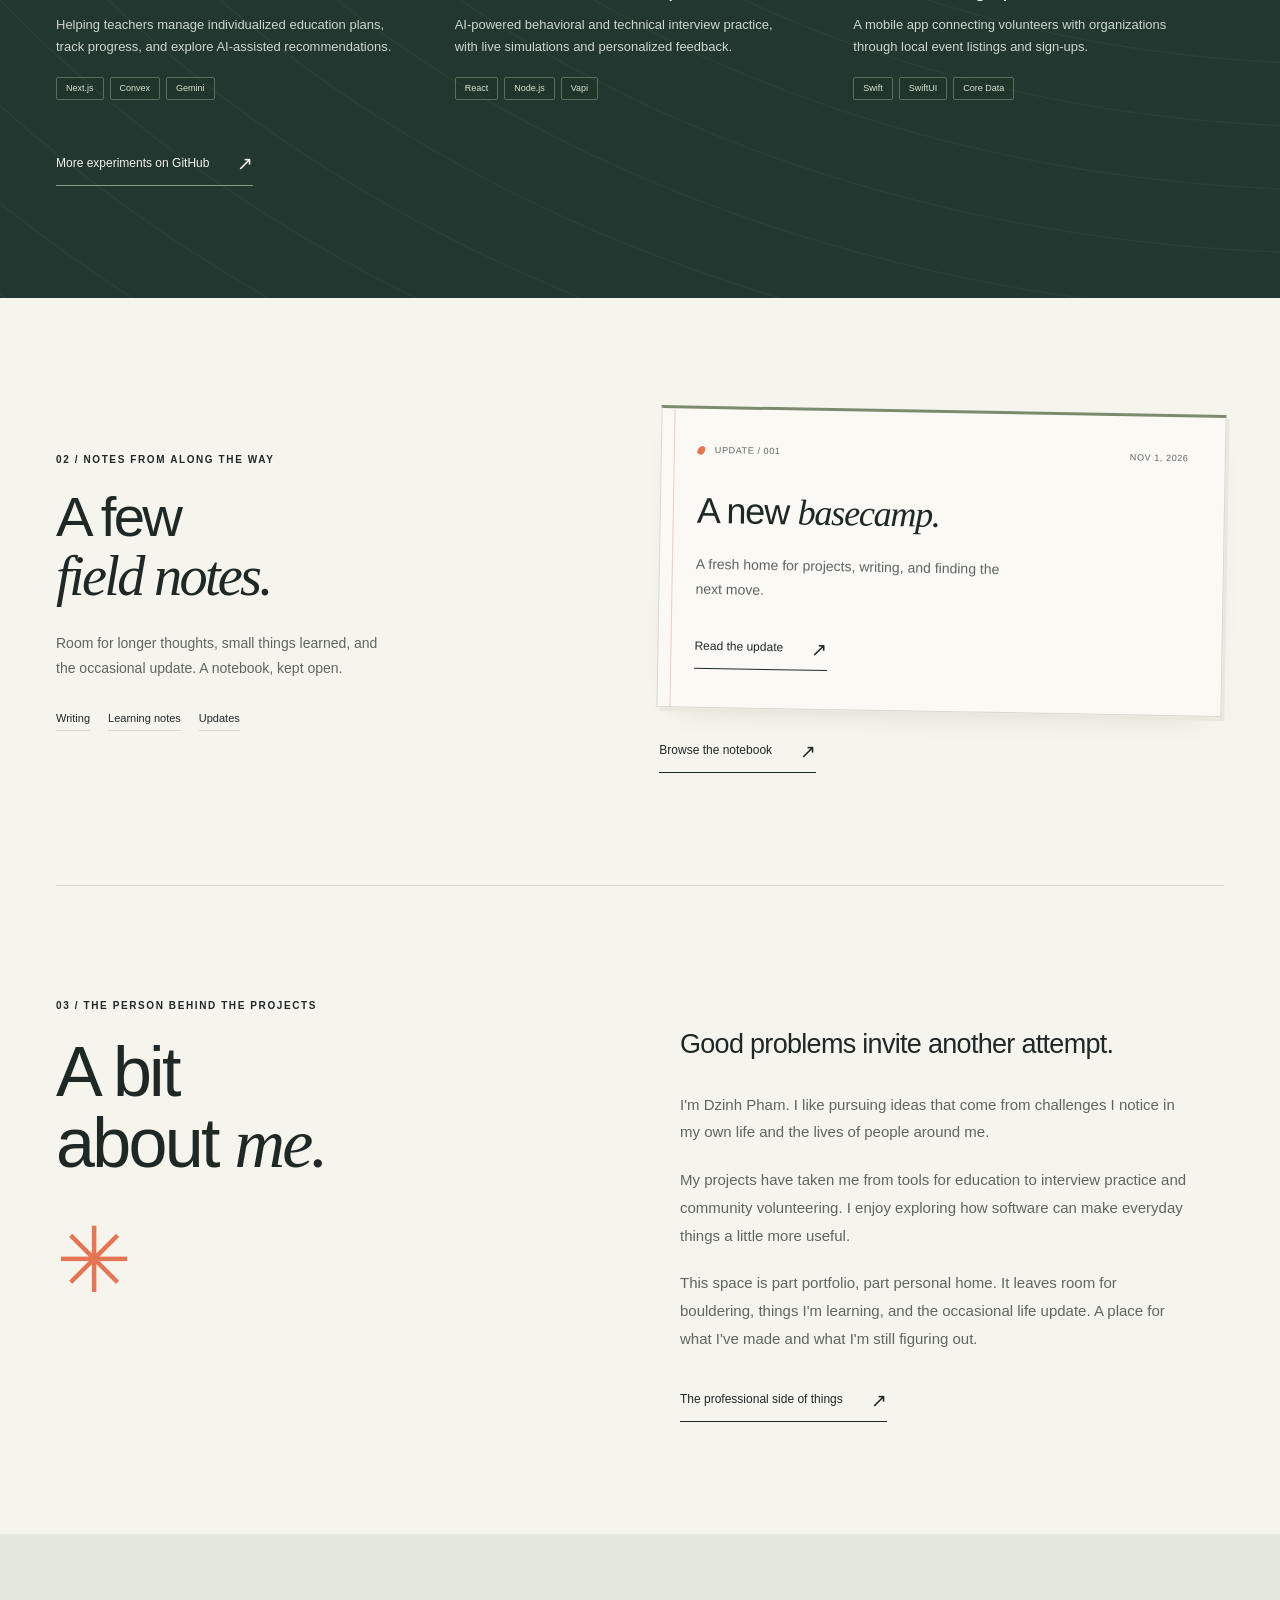
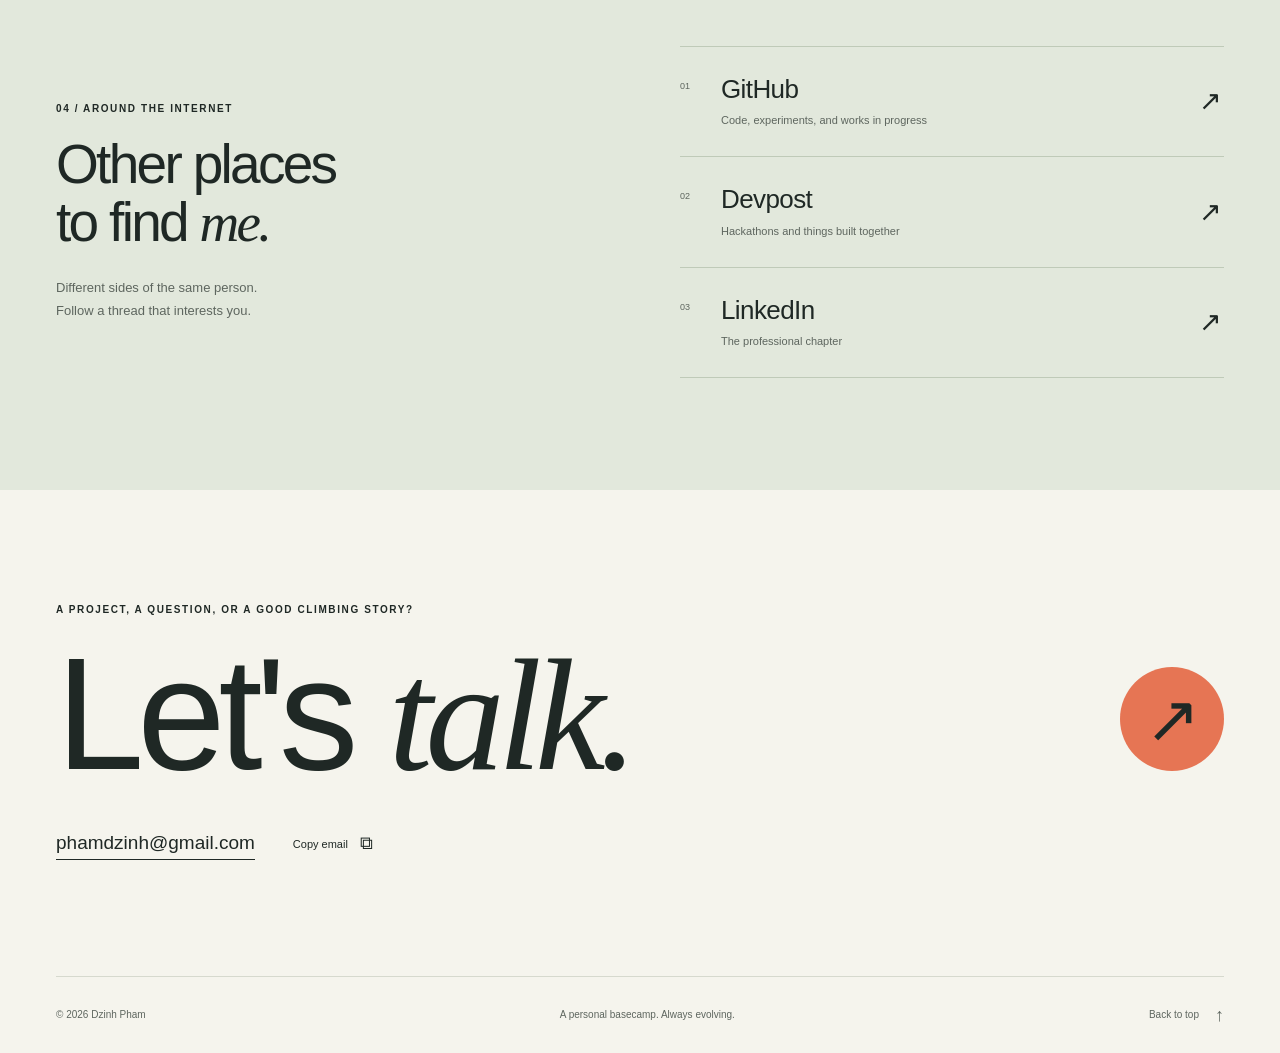
==== commit 316d278a: "Make the basecamp homepage interactive" ====
--- a/index.html
+++ b/index.html
@@ -11,7 +11,12 @@
     <title>Dzinh Pham — A personal basecamp</title>
     <link rel="icon" href="favicon.svg" type="image/svg+xml">
     <link rel="stylesheet" href="styles.css">
+    <link rel="stylesheet" href="experience.css">
+    <link rel="stylesheet" href="route.css">
+    <link rel="stylesheet" href="interactions.css">
     <script src="script.js" defer></script>
+    <script src="route.js" defer></script>
+    <script src="interactions.js" defer></script>
   </head>
   <body>
     <a class="skip-link" href="#main">Skip to content</a>
@@ -39,10 +44,33 @@
           </nav>
           <div class="hero-actions"><a class="button button-dark" href="#work">Explore my work <span aria-hidden="true">↘</span></a><a class="hero-notes-link" href="writing/">Read field notes <span aria-hidden="true">↗</span></a></div>
         </div>
-        <div class="hero-art" aria-hidden="true">
-          <div class="art-caption"><span>THE NEXT MOVE</span><span>BOULDER STUDY / 01</span></div>
-          <img class="boulder-illustration" src="assets/boulder.svg" alt="" width="600" height="620" fetchpriority="high">
-          <div class="art-footer"><span>A LITTLE CHALK. A LITTLE CURIOSITY.</span><span>↗</span></div>
+        <div class="climb-scene" aria-label="Explore the basecamp">
+          <div class="route-wall">
+            <img class="route-rock" src="assets/boulder.svg" alt="An illustrated boulder with a climbing route and a crash pad." width="600" height="620" fetchpriority="high">
+            <div class="route-caption"><strong>THE NEXT MOVE</strong><span>A ROUTE THROUGH MY WORLD</span></div>
+            <div class="route-controls" role="group" aria-label="Pick a climbing hold to explore the site" hidden>
+              <svg class="route-line" viewBox="0 0 600 620" aria-hidden="true">
+                <path class="route-track" d="M175 425C218 403 315 399 355 360S256 312 220 285S291 224 335 197"/>
+                <path class="route-trace" pathLength="1" d="M175 425C218 403 315 399 355 360"/>
+                <path class="route-trace" pathLength="1" d="M355 360C395 321 256 312 220 285"/>
+                <path class="route-trace" pathLength="1" d="M220 285C184 258 291 224 335 197"/>
+              </svg>
+              <button class="route-hold" style="--hold-x:29.1667%;--hold-y:68.5484%" type="button" aria-label="01 Work — explore projects" aria-pressed="true" aria-controls="route-panel"><span class="route-hold-number" aria-hidden="true">01</span><span class="route-hold-label" aria-hidden="true">Work</span></button>
+              <button class="route-hold" style="--hold-x:59.1667%;--hold-y:58.0645%" type="button" aria-label="02 Notes — explore field notes" aria-pressed="false" aria-controls="route-panel"><span class="route-hold-number" aria-hidden="true">02</span><span class="route-hold-label" aria-hidden="true">Notes</span></button>
+              <button class="route-hold" style="--hold-x:36.6667%;--hold-y:45.9677%" type="button" aria-label="03 About — get to know me" aria-pressed="false" aria-controls="route-panel"><span class="route-hold-number" aria-hidden="true">03</span><span class="route-hold-label" aria-hidden="true">About</span></button>
+              <button class="route-hold" style="--hold-x:55.8333%;--hold-y:31.7742%" type="button" aria-label="04 Hello — explore contact" aria-pressed="false" aria-controls="route-panel"><span class="route-hold-number" aria-hidden="true">04</span><span class="route-hold-label" aria-hidden="true">Hello</span></button>
+            </div>
+            <p class="route-invitation">A little chalk. A little curiosity.</p>
+          </div>
+          <div class="route-panel" id="route-panel">
+            <div class="route-panel-topline"><span class="route-panel-category">01 / Selected work</span><span class="route-panel-markers" aria-hidden="true"><i class="is-current"></i><i></i><i></i><i></i></span></div>
+            <div class="route-panel-content" aria-live="polite" aria-atomic="true">
+              <h2 class="route-panel-title">Ideas, made real.</h2>
+              <p class="route-panel-description">Education, interview practice, and a little more community.</p>
+              <a class="route-destination" data-route-link href="#work"><span class="route-destination-label">Explore the projects</span><span aria-hidden="true">↗</span></a>
+            </div>
+            <a class="route-link-text" data-route-link href="#work">Explore the projects</a>
+          </div>
         </div>
         <div class="hero-foot"><span>Code, climbing & everything in between.</span><a href="#work">Take a look around <span aria-hidden="true">↓</span></a></div>
       </section>
--- a/experience.css
+++ b/experience.css
@@ -0,0 +1,91 @@
+/* The homepage keeps a field-guide feel, with a little more depth. */
+html { scroll-padding-top: 112px; }
+
+.site-header {
+  position: sticky;
+  top: 0;
+  z-index: 30;
+  height: 92px;
+  background: #f5f4edf2;
+  box-shadow: 0 0 0 100vmax #f5f4edf2;
+  clip-path: inset(0 -100vmax);
+  backdrop-filter: blur(14px);
+}
+
+.skip-link { z-index: 60; }
+.hero { padding-top: 56px; column-gap: 54px; grid-template-columns: 1.05fr 1fr; }
+.hero h1 { font-size: clamp(66px, 6.7vw, 98px); }
+.hero h1 em { position: relative; display: inline-block; }
+.hero h1 em::after {
+  content: "";
+  position: absolute;
+  left: 2%;
+  right: -4%;
+  bottom: -7px;
+  height: 7px;
+  border-top: 2px solid var(--accent);
+  border-radius: 50%;
+  transform: rotate(-3deg);
+  opacity: .75;
+}
+.hero-foot { margin-top: 48px; }
+.button-dark { border-radius: 3px; }
+
+.work {
+  position: relative;
+  isolation: isolate;
+  background: #21372f;
+  color: #f5f4ed;
+}
+.work::before {
+  content: "";
+  position: absolute;
+  inset: 0;
+  z-index: -1;
+  background: repeating-radial-gradient(ellipse at 105% 0%, transparent 0 48px, #d5dfb70b 49px 50px, transparent 51px 88px);
+  pointer-events: none;
+}
+.work .eyebrow { color: #cfac87; }
+.work h2 em { color: #ceddb4; }
+.work .section-heading > p, .work .project > p { color: #ced7ce; }
+.work .project-meta { color: #b2c1b4; }
+.work .tags li { border-color: #57705d; color: #d8e1d0; background: #1a302740; }
+.work .text-link { border-color: #839a83; }
+.work .text-link:hover { color: #edb297; border-color: #edb297; }
+.work a:focus-visible { outline-color: #f5f4ed; }
+.project-visual { border-radius: 7px; }
+.project { perspective: 1000px; }
+.project h3 a { text-decoration-thickness: 1px; }
+
+.field-note-entry { box-shadow: 3px 4px 0 #e8e8de, 0 15px 35px -25px #283e3240; }
+.social-list > a { transition: padding .2s, color .2s; }
+.social-list > a:hover { padding-inline: 12px; }
+
+@media (hover: hover) and (prefers-reduced-motion: no-preference) {
+  .field-note-entry { transform: rotate(1deg); transition: transform .3s, box-shadow .3s; }
+  .field-note-entry:hover, .field-note-entry:focus-within { transform: rotate(0); box-shadow: 3px 4px 0 #e8e8de, 0 20px 35px -20px #283e3230; }
+}
+
+@media (max-width: 1100px) {
+  .hero { column-gap: 34px; padding-top: 45px; }
+  .hero h1 { font-size: 76px; }
+}
+@media (max-width: 800px) {
+  .site-header { height: 82px; }
+  .hero { column-gap: 25px; }
+  .hero h1 { font-size: 65px; }
+}
+@media (min-width: 601px) and (max-width: 720px) {
+  .hero { grid-template-columns: 1fr; }
+  .hero .climb-scene { max-width: 440px; margin-top: 40px; }
+}
+@media (max-width: 600px) {
+  html { scroll-padding-top: 104px; }
+  .site-header { position: sticky; }
+  .hero { grid-template-columns: 1fr; padding-top: 36px; }
+  .hero h1 { font-size: clamp(65px, 15.6vw, 87px); }
+  .hero-foot { margin-top: 28px; }
+}
+@media (max-width: 360px) {
+  .hero h1 { font-size: 54px; }
+}
--- a/route.css
+++ b/route.css
@@ -0,0 +1,49 @@
+/* An illustrated route through the portfolio. Coordinates follow the source SVG. */
+.climb-scene{--route-forest:#243d32;--route-chalk:#f8f5e9;--route-coral:#e99170;position:relative;align-self:center;width:100%;max-width:460px;margin-inline:auto;overflow:hidden;border:1px solid #cad3c1;border-radius:5px;background:var(--route-forest);box-shadow:0 20px 50px -35px #253b3155;isolation:isolate}
+.route-wall{position:relative;width:100%;aspect-ratio:600/620;background:#dfe6d7;overflow:hidden}
+.route-rock{display:block;width:100%;height:100%;object-fit:contain;user-select:none;-webkit-user-drag:none}
+.route-caption{position:absolute;inset:23px 23px auto;display:flex;align-items:center;justify-content:space-between;gap:10px;font-family:monospace;font-size:9px;line-height:1.5;letter-spacing:1px;color:#344236}
+.route-caption strong{display:flex;gap:7px;align-items:center;font-size:inherit;font-weight:400}
+.route-caption strong::before{content:"";width:5px;height:5px;border-radius:50%;background:#526e4d}
+.route-caption>span{font-size:8px;letter-spacing:.5px}
+.route-controls[hidden]{display:none}
+.route-controls{position:absolute;inset:0}
+.route-line{position:absolute;inset:0;width:100%;height:100%;overflow:visible;pointer-events:none}
+.route-track{fill:none;stroke:var(--route-chalk);stroke-width:2;stroke-dasharray:4 8;opacity:.9}
+.route-trace{fill:none;stroke:#b15e43;stroke-width:3;stroke-linecap:round;stroke-dasharray:1;stroke-dashoffset:1;opacity:0;transition:stroke-dashoffset .5s ease,opacity .25s ease}
+.route-trace.is-lit{stroke-dashoffset:0;opacity:.9}
+.route-hold{position:absolute;left:var(--hold-x);top:var(--hold-y);width:44px;height:44px;display:grid;place-items:center;padding:0;border:0;background:transparent;transform:translate(-50%,-50%);z-index:2;isolation:isolate}
+.route-hold::before{content:"";position:absolute;inset:5px;border-radius:47% 53% 43% 57% / 56% 42% 58% 44%;background:var(--route-coral);border:1px solid #a5644c;box-shadow:1px 3px 0 #8b6a4640;transform:rotate(-14deg);z-index:-1;transition:transform .25s,background .25s,box-shadow .25s}
+.route-hold::after{content:"";position:absolute;inset:0;border:1px solid #f8f5e9;border-radius:50%;opacity:0;transform:scale(.8);transition:opacity .2s,transform .25s;pointer-events:none}
+.route-hold-number{font-family:monospace;font-size:11px;line-height:1;font-weight:600;color:#2e352b}
+.route-hold-label{position:absolute;left:calc(100% + 2px);top:50%;transform:translateY(-50%);padding:2px 5px;font-size:10px;line-height:1.5;font-weight:500;white-space:nowrap;background:#f8f5e9d9;color:#2f4033;border-radius:2px;transition:background .2s,color .2s}
+.route-hold:hover::before{transform:rotate(3deg) scale(1.1);box-shadow:1px 4px 0 #8b6a4650}
+.route-hold[aria-pressed="true"]::before{background:var(--route-forest);border-color:#203a2c;box-shadow:0 0 0 3px #f8f5e9b3}
+.route-hold[aria-pressed="true"] .route-hold-number{color:var(--route-chalk)}
+.route-hold[aria-pressed="true"] .route-hold-label{background:var(--route-forest);color:var(--route-chalk)}
+.route-hold[aria-pressed="true"]::after{opacity:.75;transform:scale(1.1)}
+.route-hold:focus-visible{outline:2px solid var(--route-forest);outline-offset:5px;border-radius:50%;box-shadow:0 0 0 5px var(--route-chalk)}
+.route-hold.is-pulsing::after{animation:route-chalk-pulse .65s ease-out}
+.route-invitation{position:absolute;bottom:22px;left:20px;right:20px;text-align:center;color:#46573f;font-size:11px;line-height:1.6;letter-spacing:.1px}
+.route-invitation span{display:inline-block;margin-right:5px;color:#98553e;font-size:15px;vertical-align:-1px}
+.route-panel{position:relative;min-height:145px;padding:21px 24px 19px;color:var(--route-chalk)}
+.route-panel-topline{display:flex;justify-content:space-between;gap:12px;align-items:center;margin-bottom:10px;font-family:monospace;font-size:9px;letter-spacing:1px;line-height:1.5;text-transform:uppercase;color:#c4d2bc}
+.route-panel-markers{display:flex;gap:5px;align-items:center}
+.route-panel-markers i{display:block;width:5px;height:5px;border-radius:50%;background:#68826b;transition:background .2s,transform .2s}
+.route-panel-markers i.is-current{background:var(--route-coral);transform:scale(1.3)}
+.route-panel-content{display:grid;grid-template-columns:minmax(0,1fr) auto;column-gap:18px;align-items:center}
+.route-panel h2{font-size:25px;line-height:1.16;letter-spacing:-.7px;margin:0 0 7px}
+.route-panel p{max-width:280px;color:#d0dac8;font-size:11px;line-height:1.7}
+.route-destination{grid-row:1/3;grid-column:2;display:grid;place-items:center;width:44px;height:44px;border:1px solid #81917a;border-radius:50%;font-size:25px;line-height:1;transition:background .2s,transform .2s,color .2s}
+.route-destination:hover{background:var(--route-chalk);color:var(--route-forest);transform:translate(2px,-2px)}
+.route-destination:focus-visible{outline:2px solid var(--route-chalk);outline-offset:5px}
+.route-destination-label{position:absolute;width:1px;height:1px;overflow:hidden;clip-path:inset(50%);white-space:nowrap}
+.route-link-text{display:inline-block;margin-top:10px;font-size:10px;line-height:1.4;text-decoration:underline;text-decoration-color:#879980;text-underline-offset:4px}
+.route-link-text:hover{color:var(--route-coral)}
+.route-link-text:focus-visible{outline-color:var(--route-chalk)}
+@keyframes route-chalk-pulse{0%{opacity:.9;transform:scale(.85);box-shadow:0 0 0 0 #f8f5e966}70%{opacity:0;transform:scale(1.9);box-shadow:0 0 0 8px #f8f5e900}100%{opacity:.75;transform:scale(1.1);box-shadow:0 0 0 0 #f8f5e900}}
+@media(max-width:1100px) and (min-width:601px){.route-caption{inset:18px 16px auto;font-size:8px;letter-spacing:.6px}.route-caption>span{font-size:7px}.route-panel{padding:19px 20px;min-height:155px}.route-panel h2{font-size:23px}.route-panel p{font-size:11px}.route-panel-content{column-gap:12px}.route-invitation{font-size:10px;bottom:16px}}
+@media(max-width:800px) and (min-width:601px){.route-caption>span{display:none}.route-hold-label{font-size:9px;padding-inline:4px}.route-panel{padding:19px 17px}.route-panel h2{font-size:21px}.route-panel-content{column-gap:9px}.route-destination{width:40px;height:44px}.route-invitation{left:12px;right:12px;font-size:9px;bottom:12px}}
+@media(max-width:600px){.climb-scene{margin-top:40px;max-width:440px}.route-caption{inset:20px 18px auto;font-size:8px}.route-caption>span{font-size:7px}.route-panel{padding:21px 22px;min-height:147px}.route-panel h2{font-size:25px}.route-invitation{bottom:18px;font-size:10px}}
+@media(max-width:360px){.route-caption{inset:16px 15px auto;font-size:7px;letter-spacing:.5px}.route-caption>span{font-size:6px}.route-hold-label{font-size:9px;padding-inline:4px}.route-panel{padding:18px}.route-panel h2{font-size:23px}.route-invitation{bottom:13px;font-size:9px}}
+@media(prefers-reduced-motion:reduce){.climb-scene *,.climb-scene *::before,.climb-scene *::after{animation:none!important;transition:none!important}}
--- a/interactions.css
+++ b/interactions.css
@@ -0,0 +1,70 @@
+.scroll-progress {
+  position: fixed;
+  inset: 0 0 auto;
+  height: 3px;
+  z-index: 50;
+  background: var(--accent);
+  transform: scaleX(var(--scroll-progress, 0));
+  transform-origin: left center;
+  pointer-events: none;
+}
+
+.site-nav a[aria-current="location"] {
+  color: #a2472e;
+  text-decoration: underline;
+  text-decoration-thickness: 1px;
+  text-underline-offset: 7px;
+}
+
+.project-visual,
+.project-visual:hover {
+  transform: none;
+}
+
+.project-visual::after {
+  content: "";
+  position: absolute;
+  inset: 0;
+  z-index: 2;
+  background: radial-gradient(
+    circle at var(--spotlight-x, 50%) var(--spotlight-y, 50%),
+    #ffffff48,
+    transparent 65%
+  );
+  opacity: 0;
+  pointer-events: none;
+}
+
+@media (prefers-reduced-motion: no-preference) {
+  .motion-ready .reveal {
+    opacity: 0;
+    transform: translateY(18px);
+    transition: opacity 600ms ease, transform 600ms cubic-bezier(.2, .7, .2, 1);
+  }
+
+  .motion-ready .reveal.is-visible,
+  .motion-ready .reveal:focus-within {
+    opacity: 1;
+    transform: none;
+  }
+}
+
+@media (hover: hover) and (pointer: fine) and (prefers-reduced-motion: no-preference) {
+  .project-visual {
+    transition: transform 260ms ease, box-shadow 260ms ease;
+  }
+
+  .project-visual.has-pointer {
+    transform: perspective(1000px) rotateX(var(--tilt-x, 0deg)) rotateY(var(--tilt-y, 0deg));
+    box-shadow: 0 18px 28px -22px #25332b66;
+    transition-duration: 100ms;
+  }
+
+  .project-visual::after {
+    transition: opacity 240ms ease;
+  }
+
+  .project-visual.has-pointer::after {
+    opacity: 1;
+  }
+}
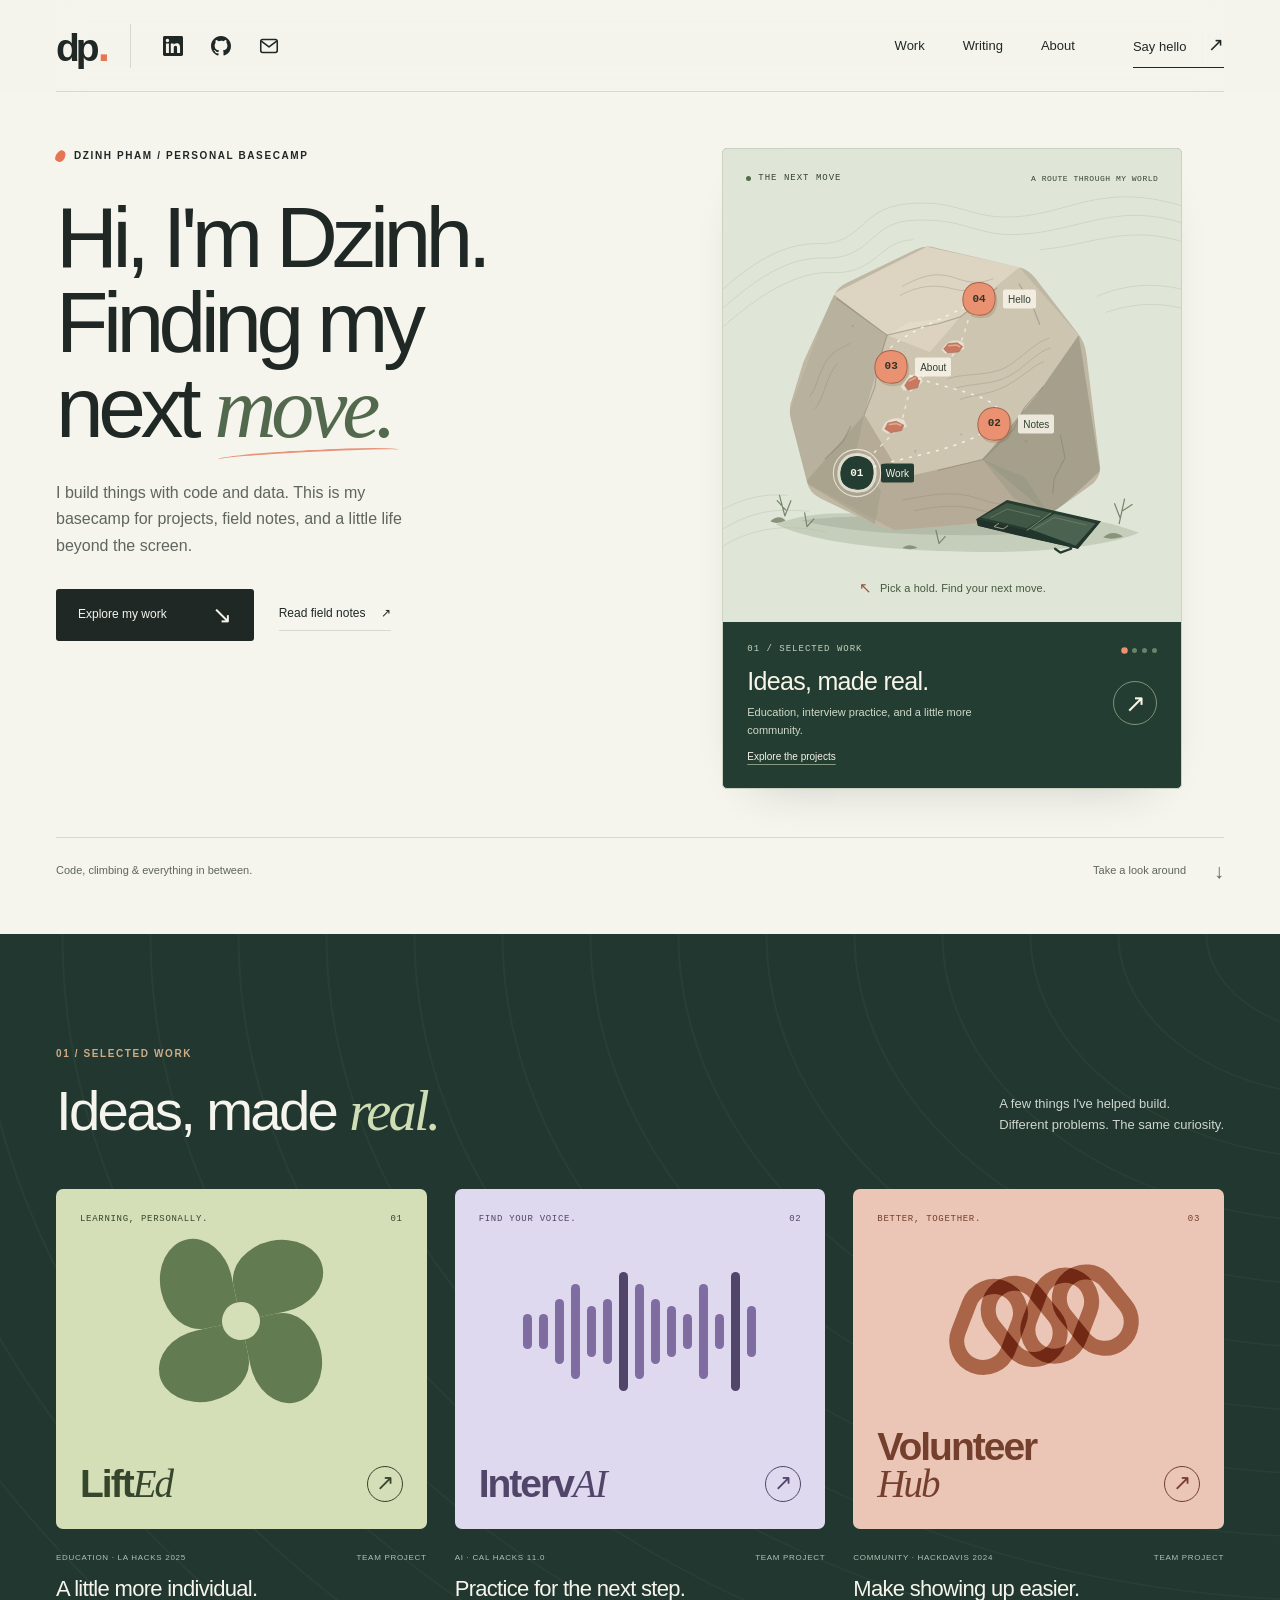
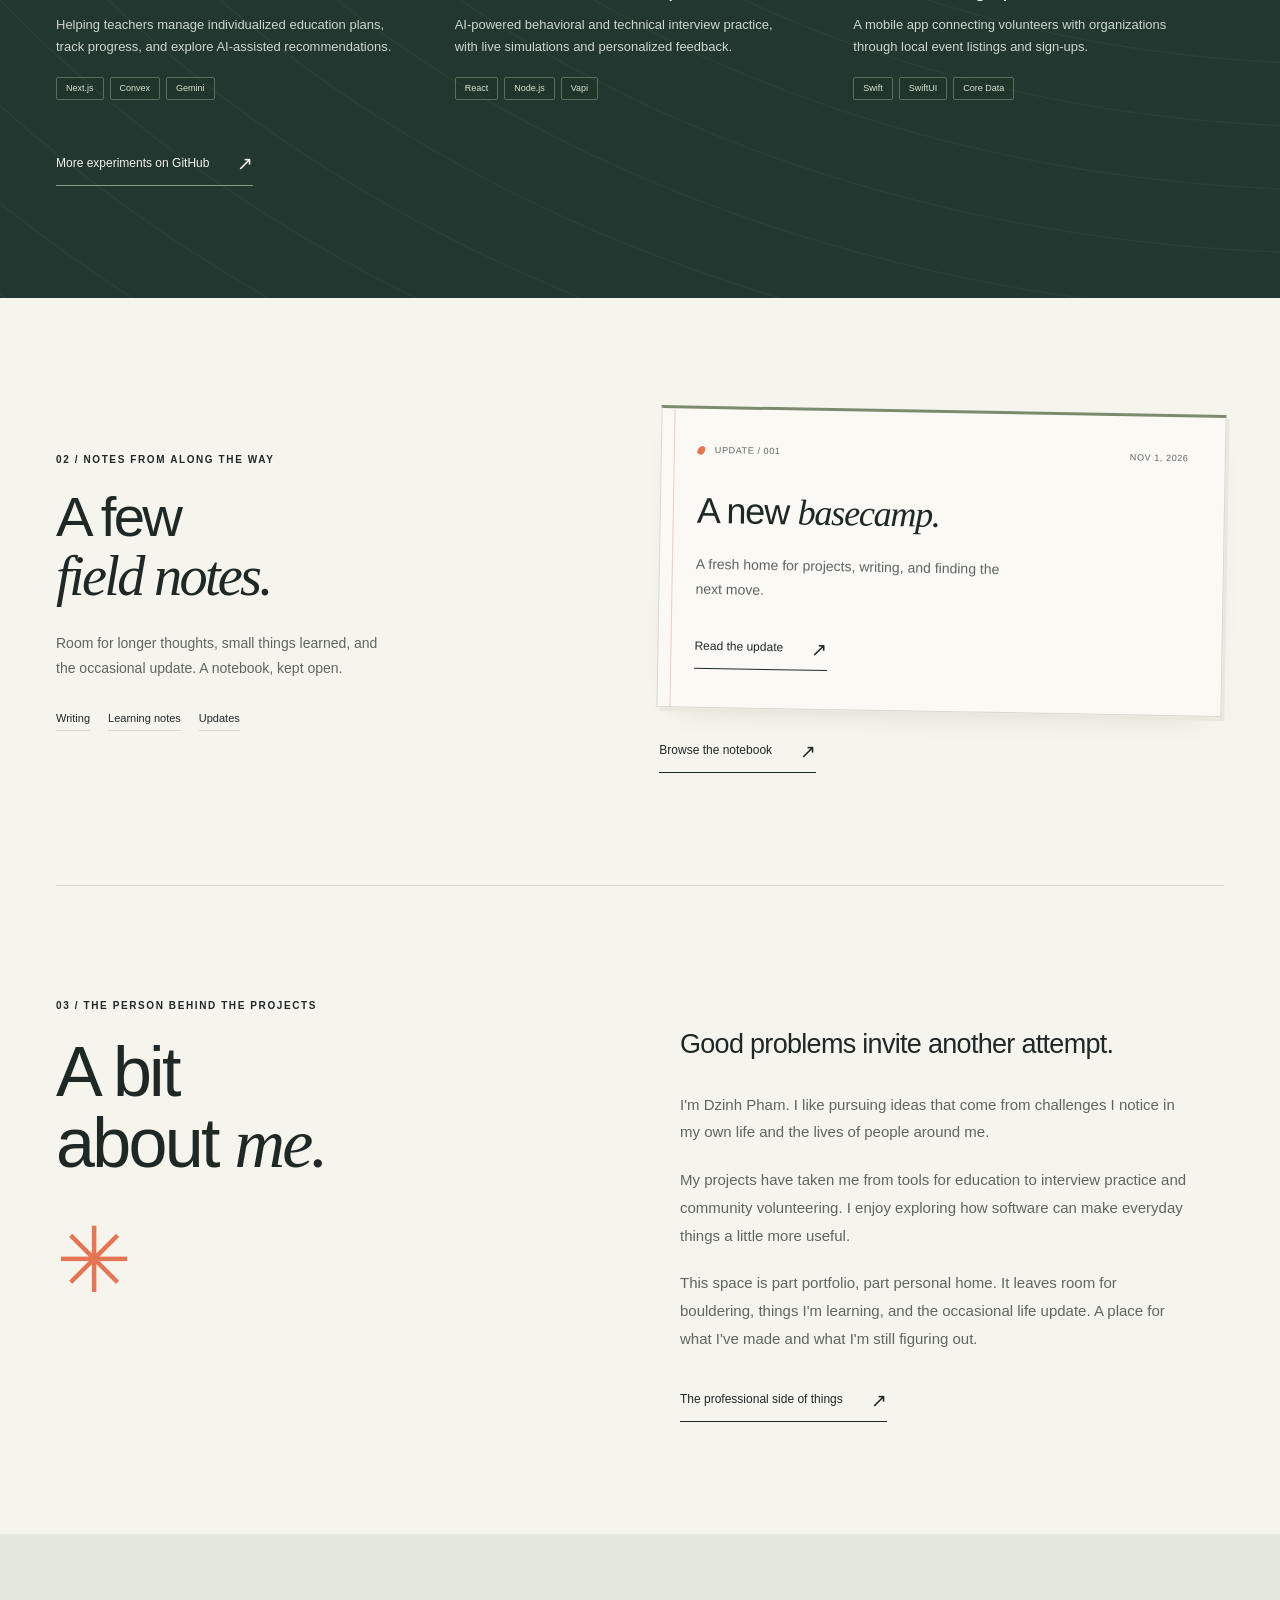
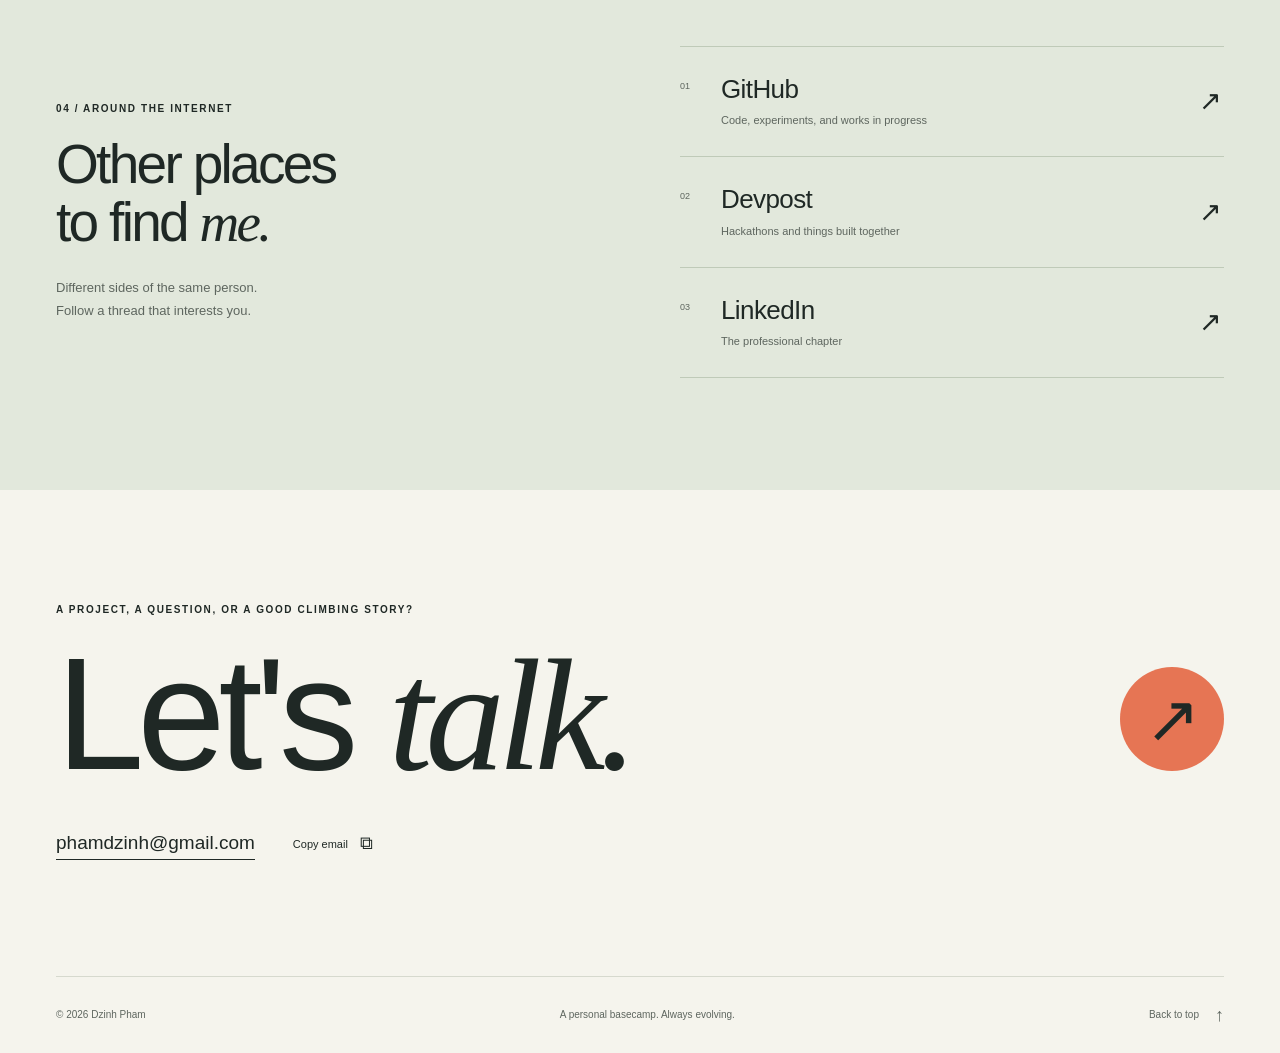
==== commit be6b18bc: "Move profile links into the header with icons" ====
--- a/index.html
+++ b/index.html
@@ -22,6 +22,17 @@
     <a class="skip-link" href="#main">Skip to content</a>
     <header class="site-header wrap">
       <a class="wordmark" href="#home" aria-label="Dzinh Pham, home">dp<span aria-hidden="true">.</span></a>
+      <nav class="header-contact-links" aria-label="Contact and profiles">
+        <a href="https://www.linkedin.com/in/dzinh-pham/" target="_blank" rel="noopener noreferrer" aria-label="LinkedIn (opens in a new tab)" title="LinkedIn">
+          <svg viewBox="0 0 24 24" width="20" height="20" fill="currentColor" aria-hidden="true" focusable="false"><path d="M20.447 20.452h-3.554v-5.569c0-1.328-.027-3.037-1.852-3.037-1.853 0-2.136 1.445-2.136 2.939v5.667H9.351V9h3.414v1.561h.049c.476-.9 1.637-1.85 3.37-1.85 3.601 0 4.267 2.37 4.267 5.455v6.286ZM5.337 7.433a2.062 2.062 0 1 1 0-4.124 2.062 2.062 0 0 1 0 4.124Zm1.782 13.019H3.555V9h3.564v11.452ZM22.225 0H1.771C.792 0 0 .774 0 1.729v20.542C0 23.227.792 24 1.771 24h20.451C23.2 24 24 23.227 24 22.271V1.729C24 .774 23.2 0 22.222 0Z"/></svg>
+        </a>
+        <a href="https://github.com/DzinhP" target="_blank" rel="noopener noreferrer" aria-label="GitHub (opens in a new tab)" title="GitHub">
+          <svg viewBox="0 0 16 16" width="20" height="20" fill="currentColor" aria-hidden="true" focusable="false"><path d="M8 0C3.58 0 0 3.58 0 8c0 3.54 2.29 6.53 5.47 7.59.4.07.55-.17.55-.38 0-.19-.01-.82-.01-1.49-2.01.37-2.53-.49-2.69-.94-.09-.23-.48-.94-.82-1.13-.28-.15-.68-.52-.01-.53.63-.01 1.08.58 1.23.82.72 1.21 1.87.87 2.33.66.07-.52.28-.87.51-1.07-1.78-.2-3.64-.89-3.64-3.95 0-.87.31-1.59.82-2.15-.08-.2-.36-1.02.08-2.12 0 0 .67-.21 2.2.82a7.65 7.65 0 0 1 2-.27c.68 0 1.36.09 2 .27 1.53-1.04 2.2-.82 2.2-.82.44 1.1.16 1.92.08 2.12.51.56.82 1.27.82 2.15 0 3.07-1.87 3.75-3.65 3.95.29.25.54.73.54 1.48 0 1.07-.01 1.93-.01 2.2 0 .21.15.46.55.38A8.01 8.01 0 0 0 16 8c0-4.42-3.58-8-8-8Z"/></svg>
+        </a>
+        <a href="mailto:phamdzinh@gmail.com" aria-label="Email Dzinh Pham" title="Email">
+          <svg viewBox="0 0 24 24" width="22" height="22" fill="none" stroke="currentColor" stroke-width="1.7" stroke-linecap="round" stroke-linejoin="round" aria-hidden="true" focusable="false"><rect x="3" y="5" width="18" height="14" rx="2"/><path d="m4 7 8 6 8-6"/></svg>
+        </a>
+      </nav>
       <button class="menu-toggle" type="button" aria-expanded="false" aria-controls="site-nav">Menu <span aria-hidden="true">+</span></button>
       <nav id="site-nav" class="site-nav" aria-label="Main navigation">
         <a href="#work">Work</a>
@@ -37,11 +48,6 @@
           <p class="eyebrow"><span class="route-dot" aria-hidden="true"></span> Dzinh Pham / Personal basecamp</p>
           <h1 id="hero-heading">Hi, I'm Dzinh.<br>Finding my<br>next <em>move.</em></h1>
           <p class="hero-intro">I build things with code and data. This is my basecamp for projects, field notes, and a little life beyond the screen.</p>
-          <nav class="hero-contact-links" aria-label="Contact and profiles">
-            <a href="https://www.linkedin.com/in/dzinh-pham/" target="_blank" rel="noopener noreferrer">LinkedIn <span aria-hidden="true">↗</span></a>
-            <a href="https://github.com/DzinhP" target="_blank" rel="noopener noreferrer">GitHub <span aria-hidden="true">↗</span></a>
-            <a href="mailto:phamdzinh@gmail.com">Email <span aria-hidden="true">↗</span></a>
-          </nav>
           <div class="hero-actions"><a class="button button-dark" href="#work">Explore my work <span aria-hidden="true">↘</span></a><a class="hero-notes-link" href="writing/">Read field notes <span aria-hidden="true">↗</span></a></div>
         </div>
         <div class="climb-scene" aria-label="Explore the basecamp">
--- a/styles.css
+++ b/styles.css
@@ -32,10 +32,6 @@
 h1{font-size:clamp(66px,6.9vw,104px);letter-spacing:-5.5px;margin-top:32px;line-height:.99}
 h1 em{color:#53694e;letter-spacing:-5px}
 .hero-intro{max-width:360px;margin-top:28px;color:var(--muted);font-size:16px;line-height:1.65}
-.hero-contact-links{display:flex;align-items:center;gap:24px;flex-wrap:wrap;margin-top:17px}
-.hero-contact-links a{display:inline-flex;align-items:center;gap:8px;min-height:44px;font-size:13px;text-decoration:underline;text-decoration-color:var(--line);text-underline-offset:5px;transition:color .2s,text-decoration-color .2s}
-.hero-contact-links a span{font-size:17px;line-height:1}
-.hero-contact-links a:hover{color:#9b452e;text-decoration-color:currentColor}
 .button{display:inline-flex;align-items:center;justify-content:space-between;gap:45px;min-height:52px;padding:12px 22px;font-size:12px;transition:background .2s,transform .2s}
 .button-dark{background:var(--ink);color:var(--paper);margin-top:30px}
 .button-dark:hover{background:#3f5144;transform:translateY(-2px)}
@@ -153,3 +149,14 @@
 @media(max-width:600px){html{scroll-padding-top:20px}.wrap{width:calc(100% - 40px)}.site-header{height:82px;position:relative;flex-wrap:wrap}.wordmark{font-size:34px}.wordmark span{font-size:38px}.js .menu-toggle{display:flex;align-items:center;gap:14px;font-size:12px;background:transparent;border:0;padding:8px 0 8px 12px}.menu-toggle span{font-size:23px;font-weight:300}.site-nav{width:100%;justify-content:space-between;gap:12px;font-size:12px;padding:16px 0;border-bottom:1px solid var(--line)}.site-header:has(.site-nav){height:auto;min-height:82px;padding-block:18px}.site-header:has(.site-nav) .wordmark{min-height:43px;align-items:center}.js .site-nav{display:none}.js .site-nav.is-open{display:flex}.nav-contact{border:0;padding:0}.nav-contact span{margin-left:3px;font-size:16px}.hero{grid-template-columns:1fr;gap:0;padding-top:42px}.hero-copy .eyebrow{font-size:9px;letter-spacing:1.1px}h1{font-size:clamp(65px,15.6vw,87px);letter-spacing:-3.8px;margin-top:28px;line-height:1.01}h1 em{letter-spacing:-3px}.hero-intro{font-size:15px;max-width:350px;margin-top:24px}.button-dark{margin-top:25px}.hero-art{height:340px;margin-top:43px}.art-caption,.art-footer{left:20px;right:20px;font-size:8px}.art-caption{top:18px}.art-footer{bottom:18px}.hero-foot{margin-top:27px;font-size:9px;gap:20px;padding-block:18px}.hero-foot a{gap:10px}.hero-foot>span{max-width:160px}.work{margin-top:18px}.section-pad{padding-block:66px}.section-heading{display:block;margin-bottom:32px}.eyebrow{font-size:9px}h2{font-size:43px;letter-spacing:-2px;margin-top:17px}.section-heading>p{padding-top:0;font-size:12px;margin-top:20px}.section-heading>p br{display:none}.project-grid{grid-template-columns:1fr;gap:40px}.project-featured{display:block;grid-column:auto}.project-visual,.project-featured .project-visual{height:350px}.project-meta,.project-featured .project-meta{margin-top:19px;font-size:8px}.project h3{font-size:23px;margin-top:12px}.project>p{font-size:13px;max-width:none}.project-featured .tags,.tags{margin:17px 0 0}.visual-title{font-size:41px}.lifted-art{top:65px;width:156px;height:156px}.waveform{top:85px;gap:8px}.community-art{top:84px}.all-work{margin-top:35px}.about{grid-template-columns:1fr;gap:20px}.about-heading{position:relative}.about .eyebrow{font-size:9px}.about h2{font-size:51px;line-height:1.05}.about-asterisk{position:absolute;right:17px;top:26px;font-size:86px;transform:rotate(12deg)}.about-copy{padding-top:7px}.about-copy .large-copy{font-size:23px;max-width:290px;margin-bottom:22px}.about-copy p{font-size:14px;margin-bottom:17px}.about-copy .text-link{margin-top:10px}.elsewhere-grid{grid-template-columns:1fr;gap:32px}.elsewhere h2{font-size:44px}.elsewhere-intro{font-size:12px;margin-top:20px}.social-list>a{padding-block:24px}.social-list strong{font-size:25px}.social-list small{font-size:11px}.contact{padding-top:65px;padding-bottom:43px}.contact-title h2{font-size:83px;letter-spacing:-5px;margin:24px 0 25px}.contact-arrow{width:61px;height:61px;font-size:39px;flex-shrink:0}.contact-details{align-items:start;gap:8px;flex-direction:column}.contact-details>a{font-size:18px}.copy-email{padding-left:0}.copy-status{margin-top:3px}.site-footer{display:grid;grid-template-columns:1fr auto;gap:9px;font-size:9px;padding-block:23px}.site-footer p:nth-child(2){grid-column:1;grid-row:2}.site-footer a{grid-column:2;grid-row:1/3;gap:8px}}
 @media(max-width:360px){h1{font-size:54px;letter-spacing:-3px}.about-asterisk{display:none}}
 @media(prefers-reduced-motion:reduce){html{scroll-behavior:auto}*,*::before,*::after{transition:none!important;animation:none!important}}
+
+/* Profile links stay visible alongside the wordmark, including on mobile. */
+.site-header{gap:24px}
+.site-nav{margin-left:auto}
+.header-contact-links{display:flex;align-items:center;gap:4px;padding-left:20px;border-left:1px solid var(--line);flex-shrink:0}
+.header-contact-links a{display:grid;place-items:center;width:44px;height:44px;border-radius:50%;color:var(--ink);transition:color .2s,background .2s}
+.header-contact-links a:hover{color:#53694e;background:#e5e9df}
+.header-contact-links a:focus-visible{outline-offset:2px}
+.header-contact-links svg{display:block;flex-shrink:0}
+@media(max-width:800px){.site-header{gap:16px}.site-nav{gap:18px}.header-contact-links{padding-left:12px;gap:0}}
+@media(max-width:600px){.site-header{gap:0 8px}.header-contact-links{padding-left:8px;margin-left:auto}.js .menu-toggle{margin-left:0;min-height:44px;padding-left:8px;gap:8px}.site-nav{flex-basis:100%;margin-left:0;gap:12px}}
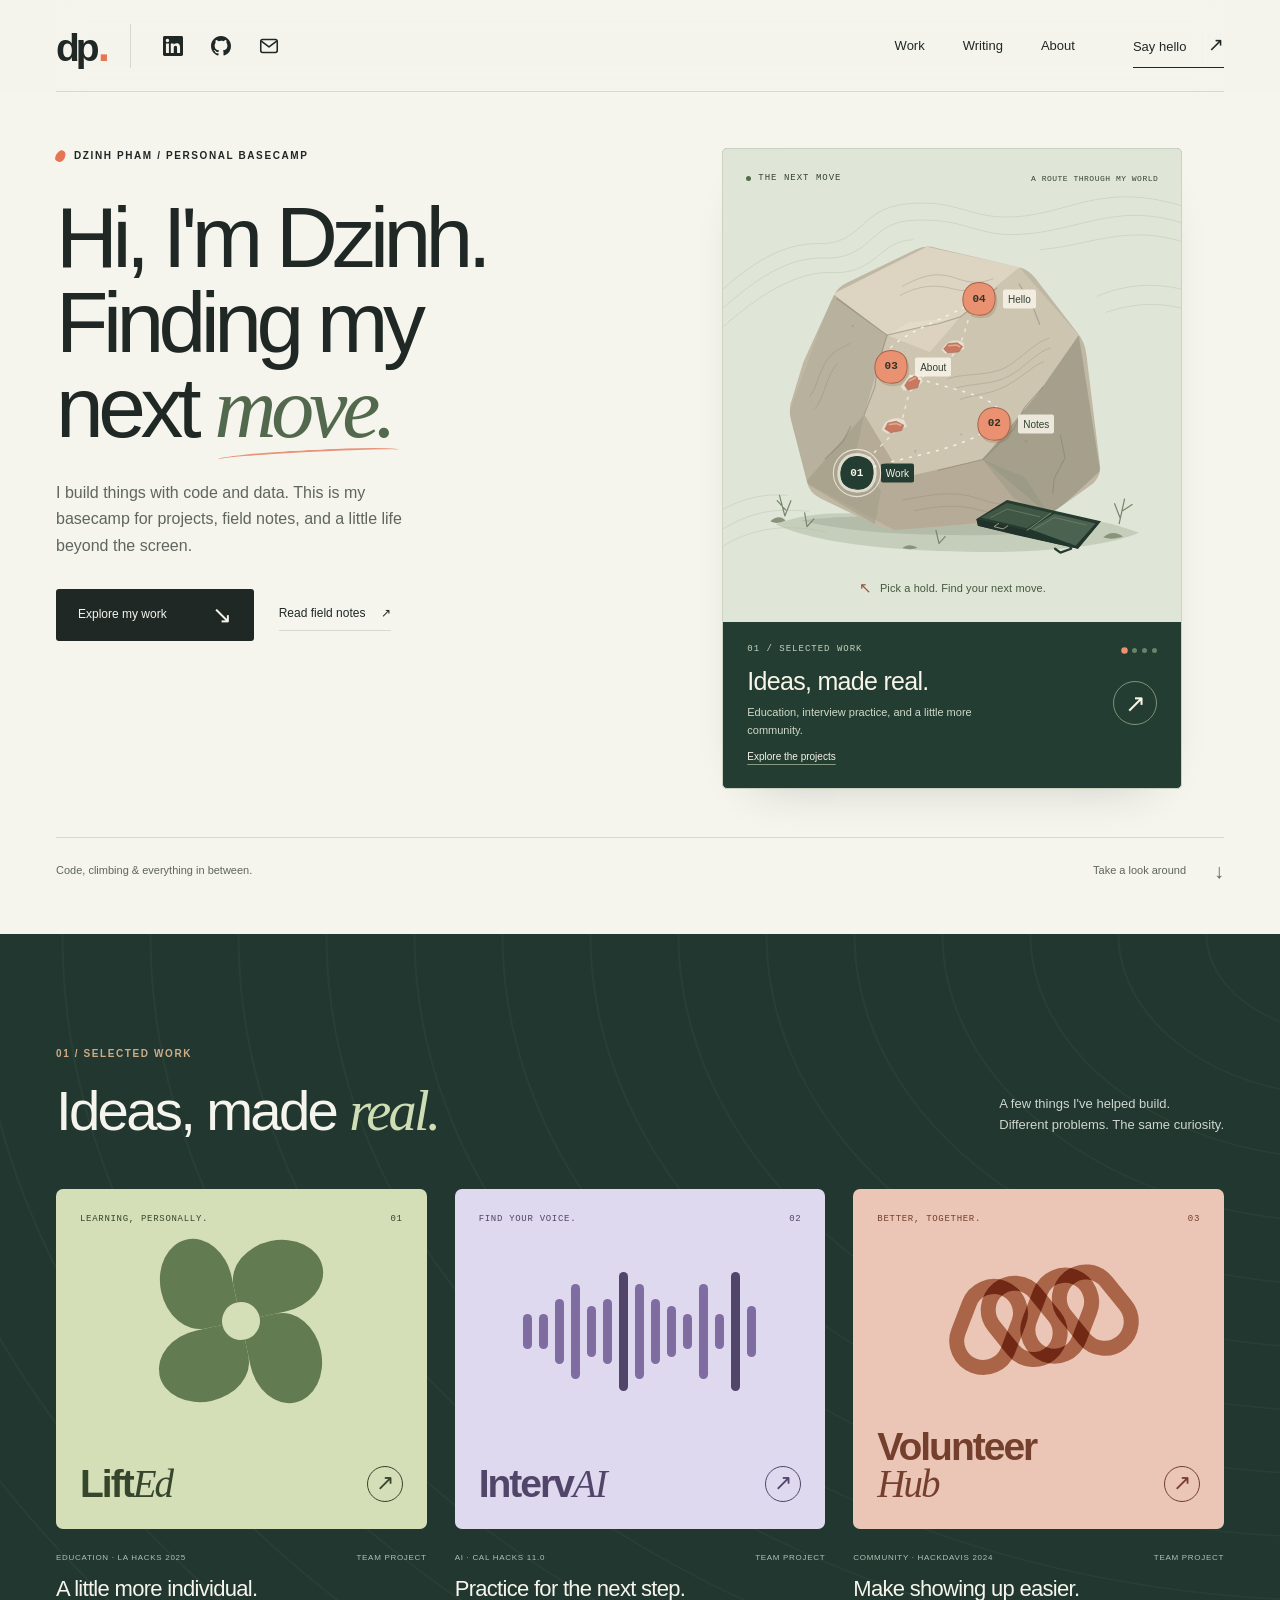
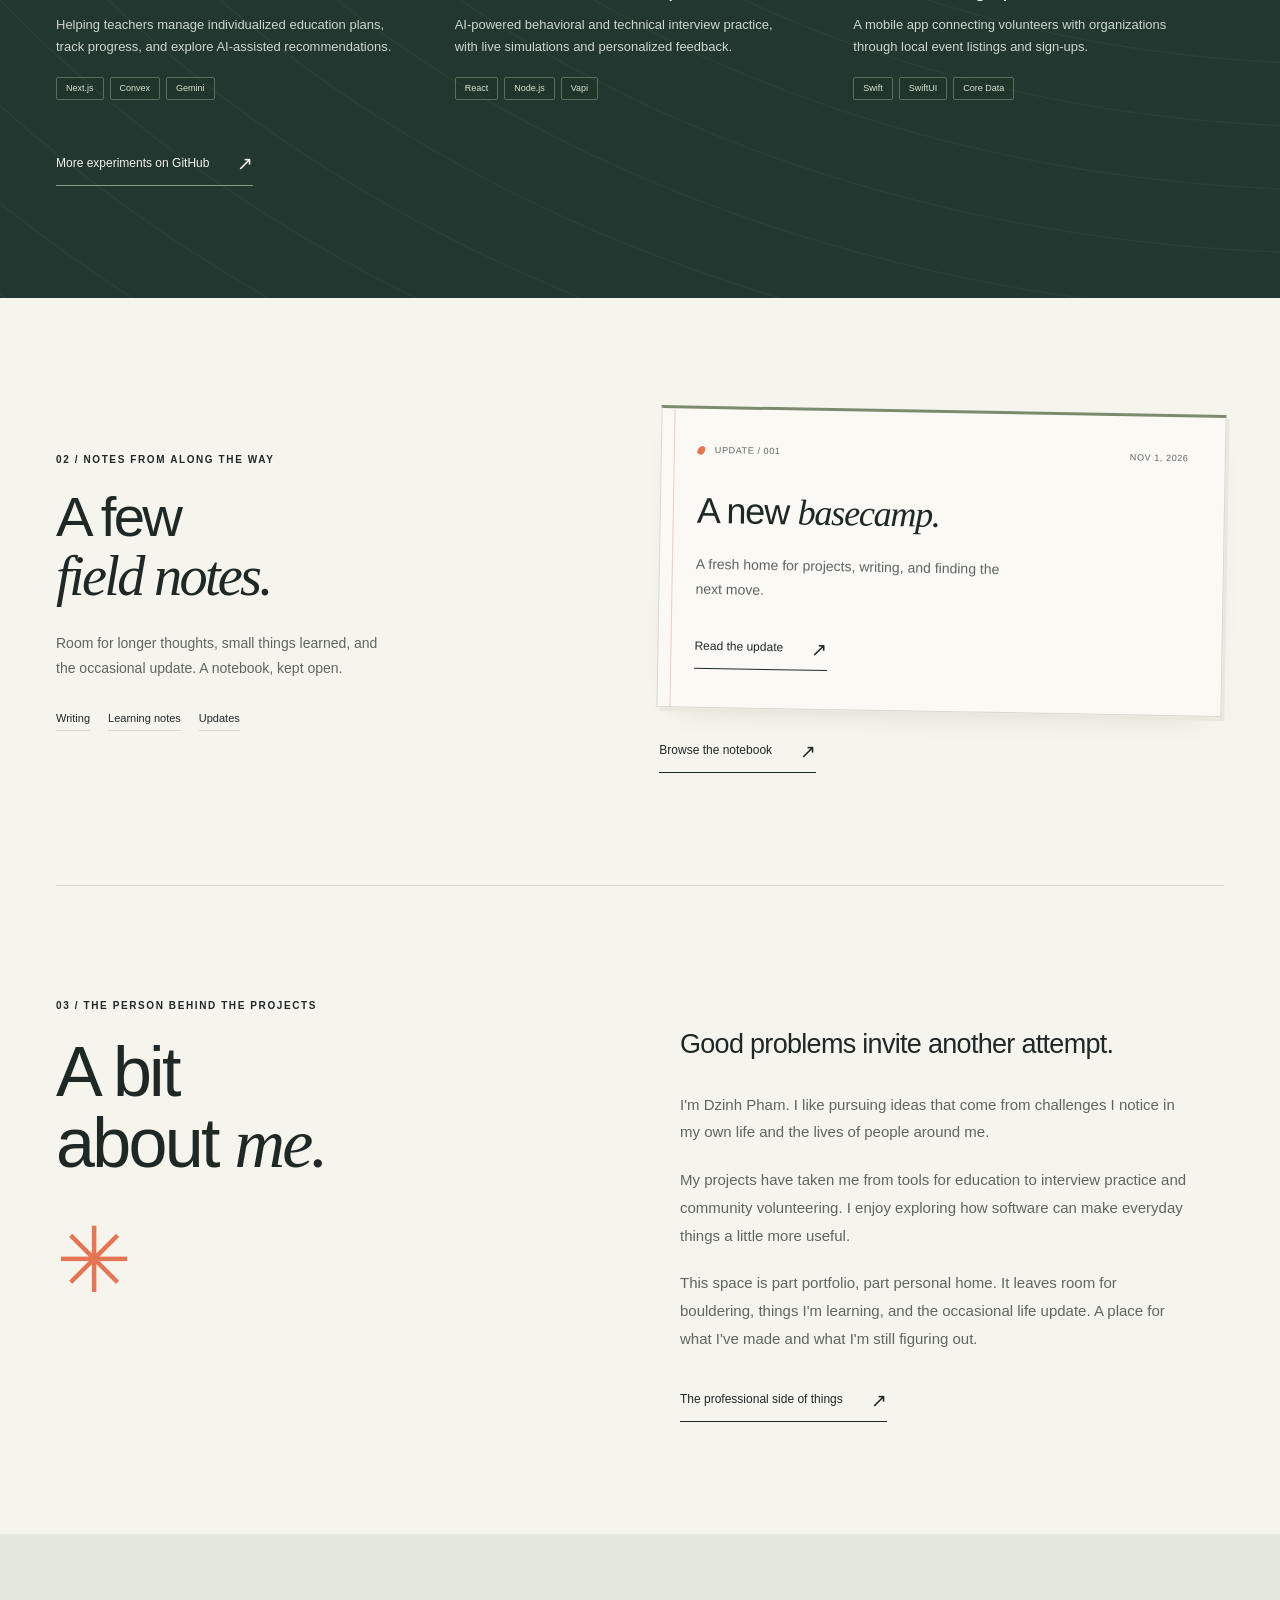
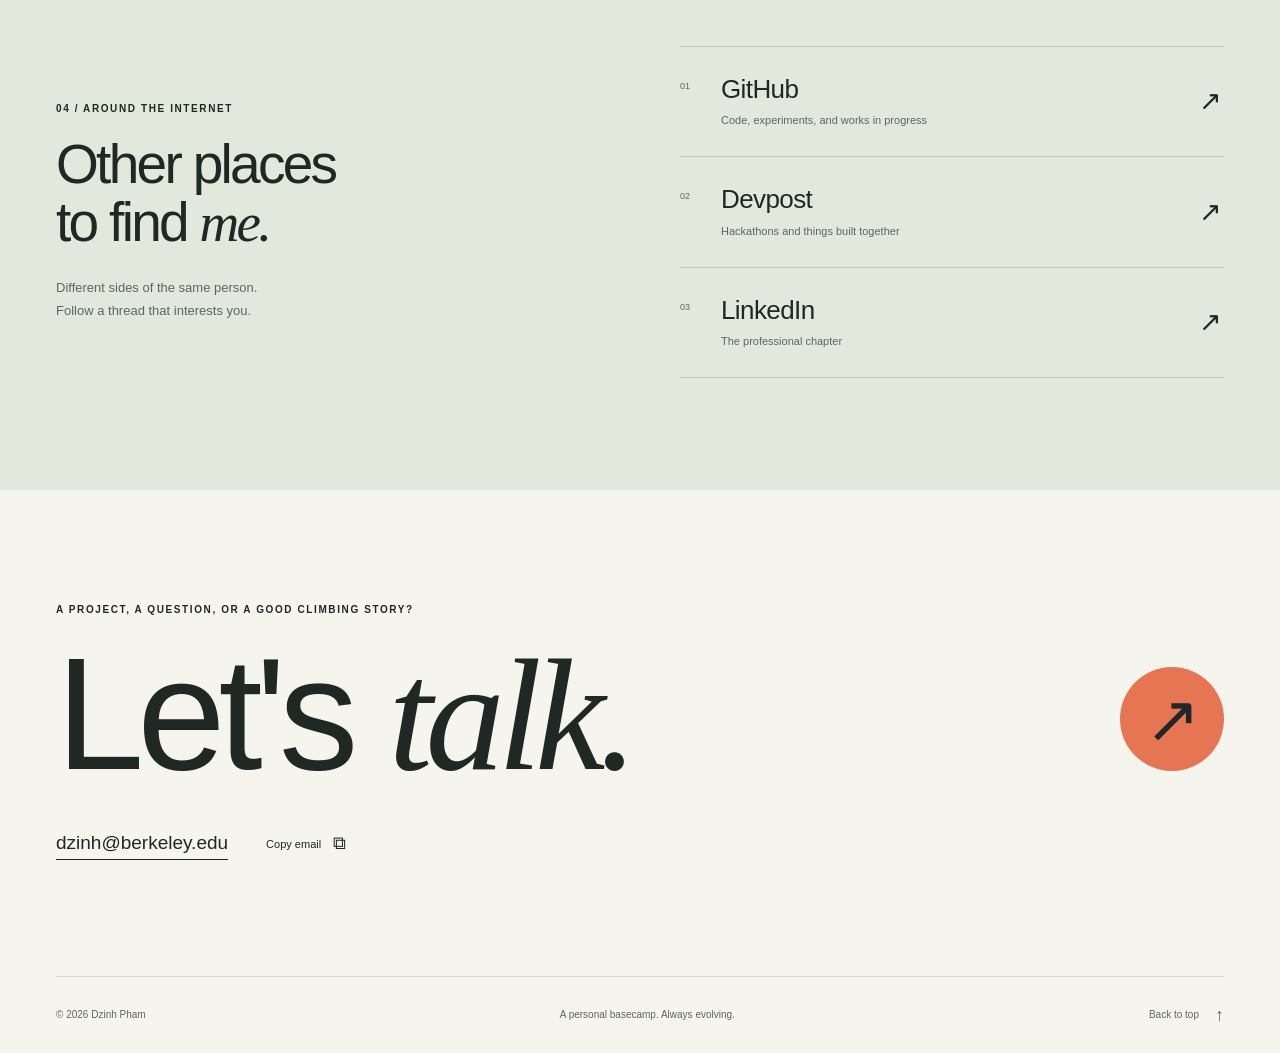
==== commit adaf111d: "Use Berkeley email throughout the site" ====
--- a/index.html
+++ b/index.html
@@ -29,7 +29,7 @@
         <a href="https://github.com/DzinhP" target="_blank" rel="noopener noreferrer" aria-label="GitHub (opens in a new tab)" title="GitHub">
           <svg viewBox="0 0 16 16" width="20" height="20" fill="currentColor" aria-hidden="true" focusable="false"><path d="M8 0C3.58 0 0 3.58 0 8c0 3.54 2.29 6.53 5.47 7.59.4.07.55-.17.55-.38 0-.19-.01-.82-.01-1.49-2.01.37-2.53-.49-2.69-.94-.09-.23-.48-.94-.82-1.13-.28-.15-.68-.52-.01-.53.63-.01 1.08.58 1.23.82.72 1.21 1.87.87 2.33.66.07-.52.28-.87.51-1.07-1.78-.2-3.64-.89-3.64-3.95 0-.87.31-1.59.82-2.15-.08-.2-.36-1.02.08-2.12 0 0 .67-.21 2.2.82a7.65 7.65 0 0 1 2-.27c.68 0 1.36.09 2 .27 1.53-1.04 2.2-.82 2.2-.82.44 1.1.16 1.92.08 2.12.51.56.82 1.27.82 2.15 0 3.07-1.87 3.75-3.65 3.95.29.25.54.73.54 1.48 0 1.07-.01 1.93-.01 2.2 0 .21.15.46.55.38A8.01 8.01 0 0 0 16 8c0-4.42-3.58-8-8-8Z"/></svg>
         </a>
-        <a href="mailto:phamdzinh@gmail.com" aria-label="Email Dzinh Pham" title="Email">
+        <a href="mailto:dzinh@berkeley.edu" aria-label="Email Dzinh Pham" title="Email">
           <svg viewBox="0 0 24 24" width="22" height="22" fill="none" stroke="currentColor" stroke-width="1.7" stroke-linecap="round" stroke-linejoin="round" aria-hidden="true" focusable="false"><rect x="3" y="5" width="18" height="14" rx="2"/><path d="m4 7 8 6 8-6"/></svg>
         </a>
       </nav>
@@ -168,8 +168,8 @@
 
       <section id="contact" class="contact wrap" aria-labelledby="contact-heading">
         <p class="eyebrow">A project, a question, or a good climbing story?</p>
-        <div class="contact-title"><h2 id="contact-heading">Let's <em>talk.</em></h2><a class="contact-arrow" href="mailto:phamdzinh@gmail.com" aria-label="Email Dzinh Pham"><span aria-hidden="true">↗</span></a></div>
-        <div class="contact-details"><a href="mailto:phamdzinh@gmail.com">phamdzinh@gmail.com</a><button class="copy-email" type="button" data-email="phamdzinh@gmail.com" aria-label="Copy email address">Copy email <span aria-hidden="true">⧉</span></button></div>
+        <div class="contact-title"><h2 id="contact-heading">Let's <em>talk.</em></h2><a class="contact-arrow" href="mailto:dzinh@berkeley.edu" aria-label="Email Dzinh Pham"><span aria-hidden="true">↗</span></a></div>
+        <div class="contact-details"><a href="mailto:dzinh@berkeley.edu">dzinh@berkeley.edu</a><button class="copy-email" type="button" data-email="dzinh@berkeley.edu" aria-label="Copy email address">Copy email <span aria-hidden="true">⧉</span></button></div>
         <p id="copy-status" class="copy-status" role="status" aria-live="polite"></p>
       </section>
     </main>
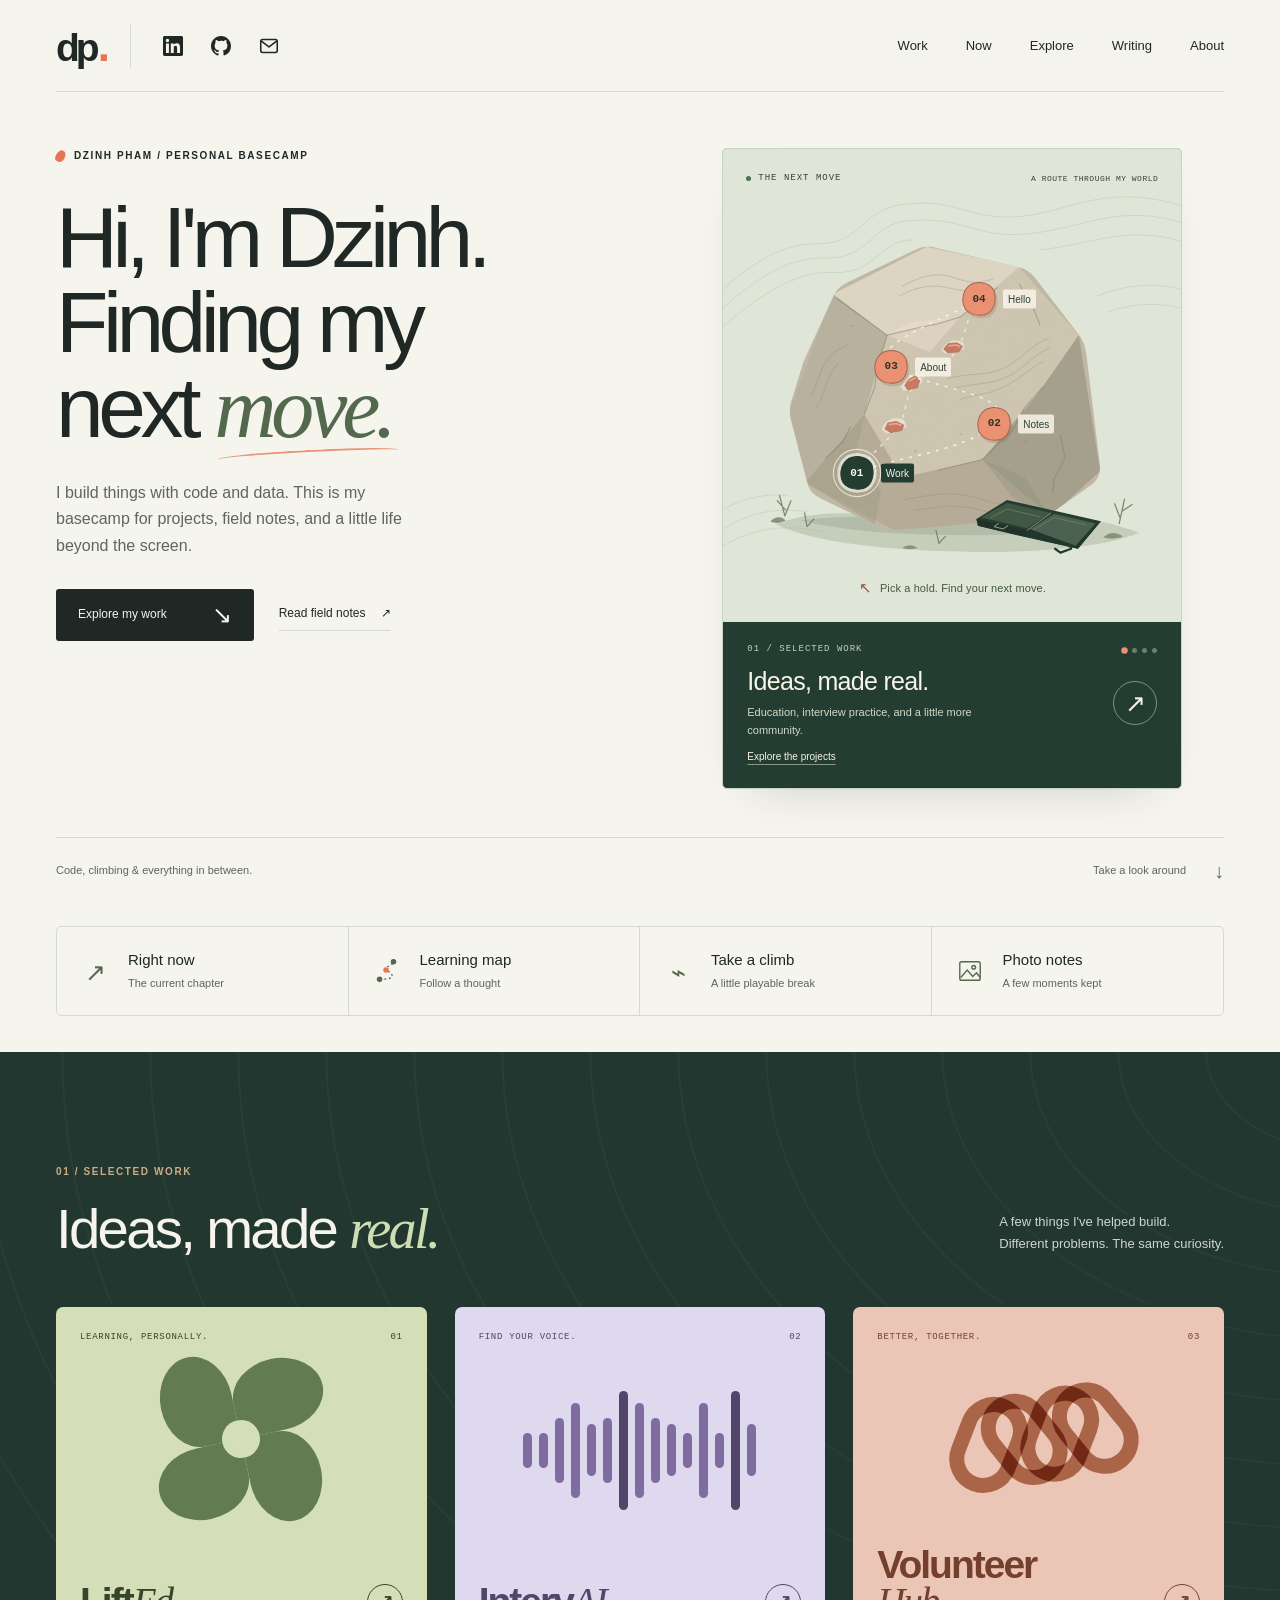
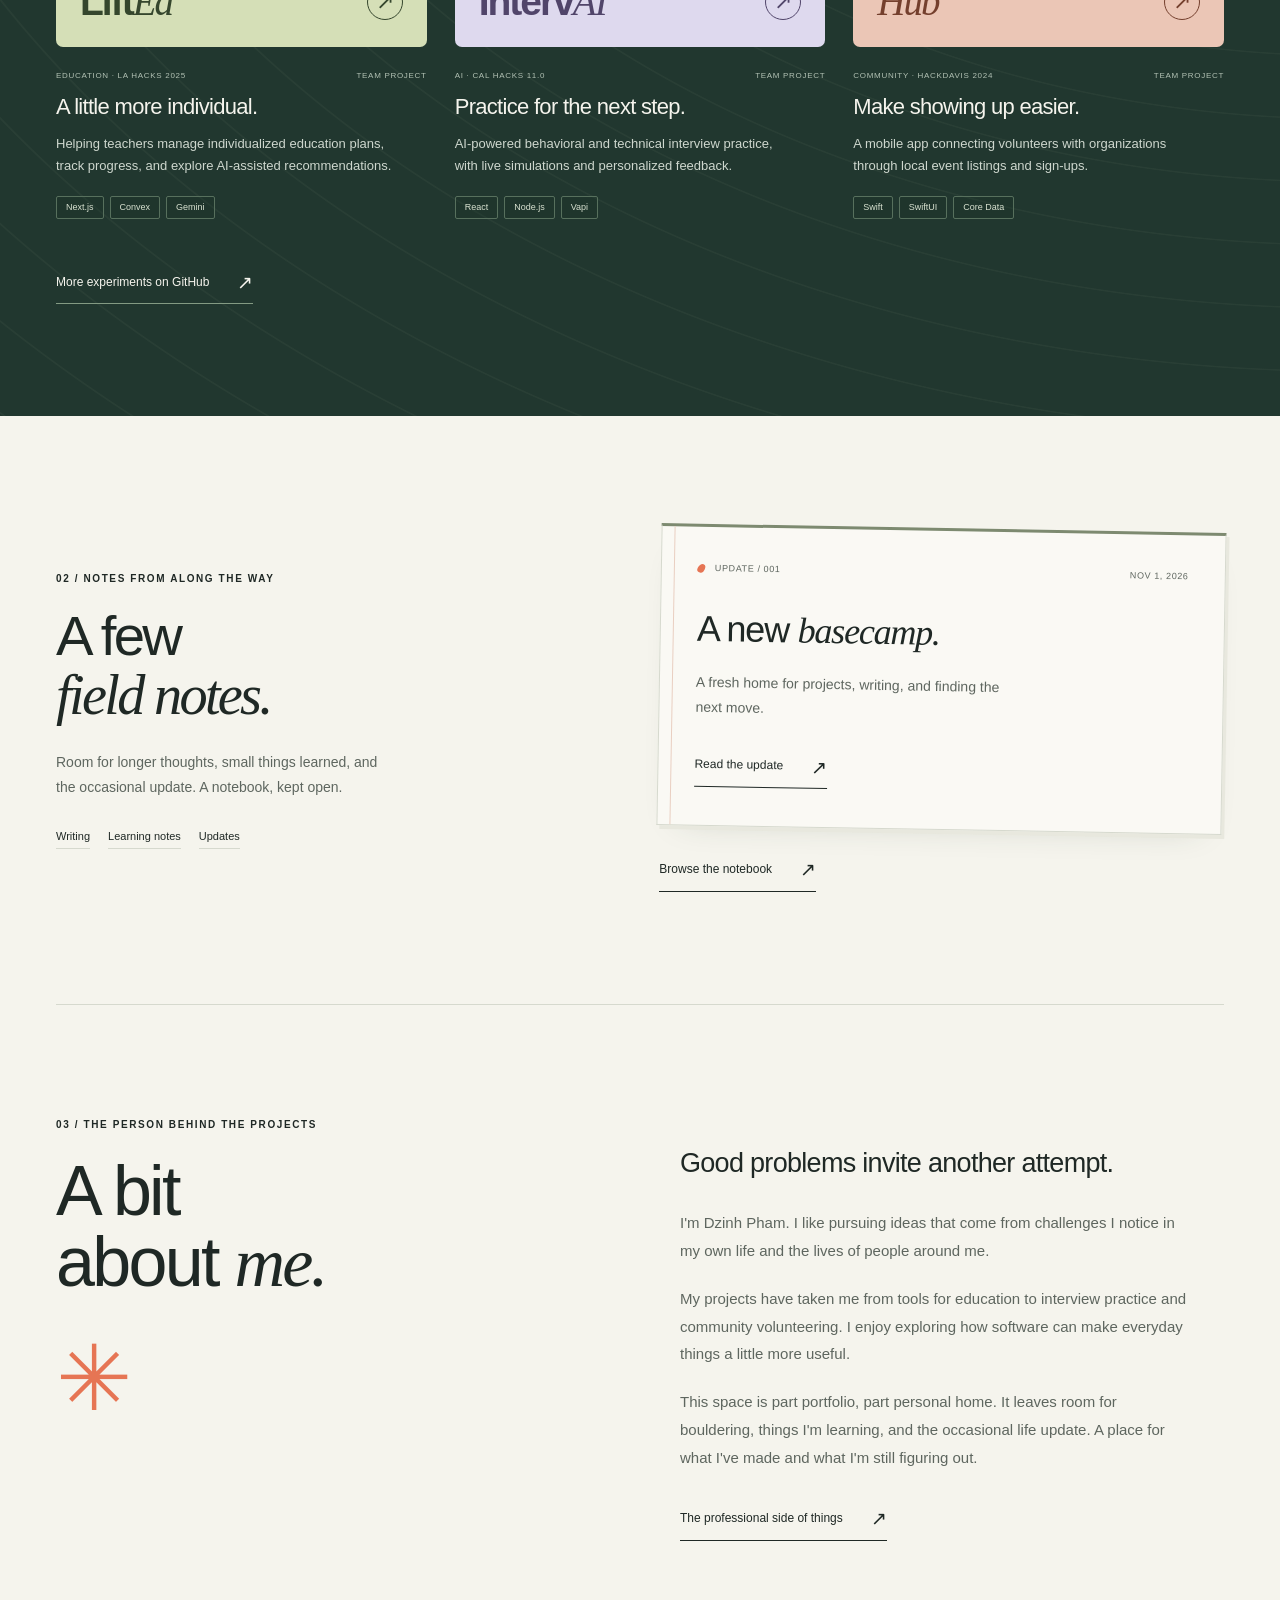
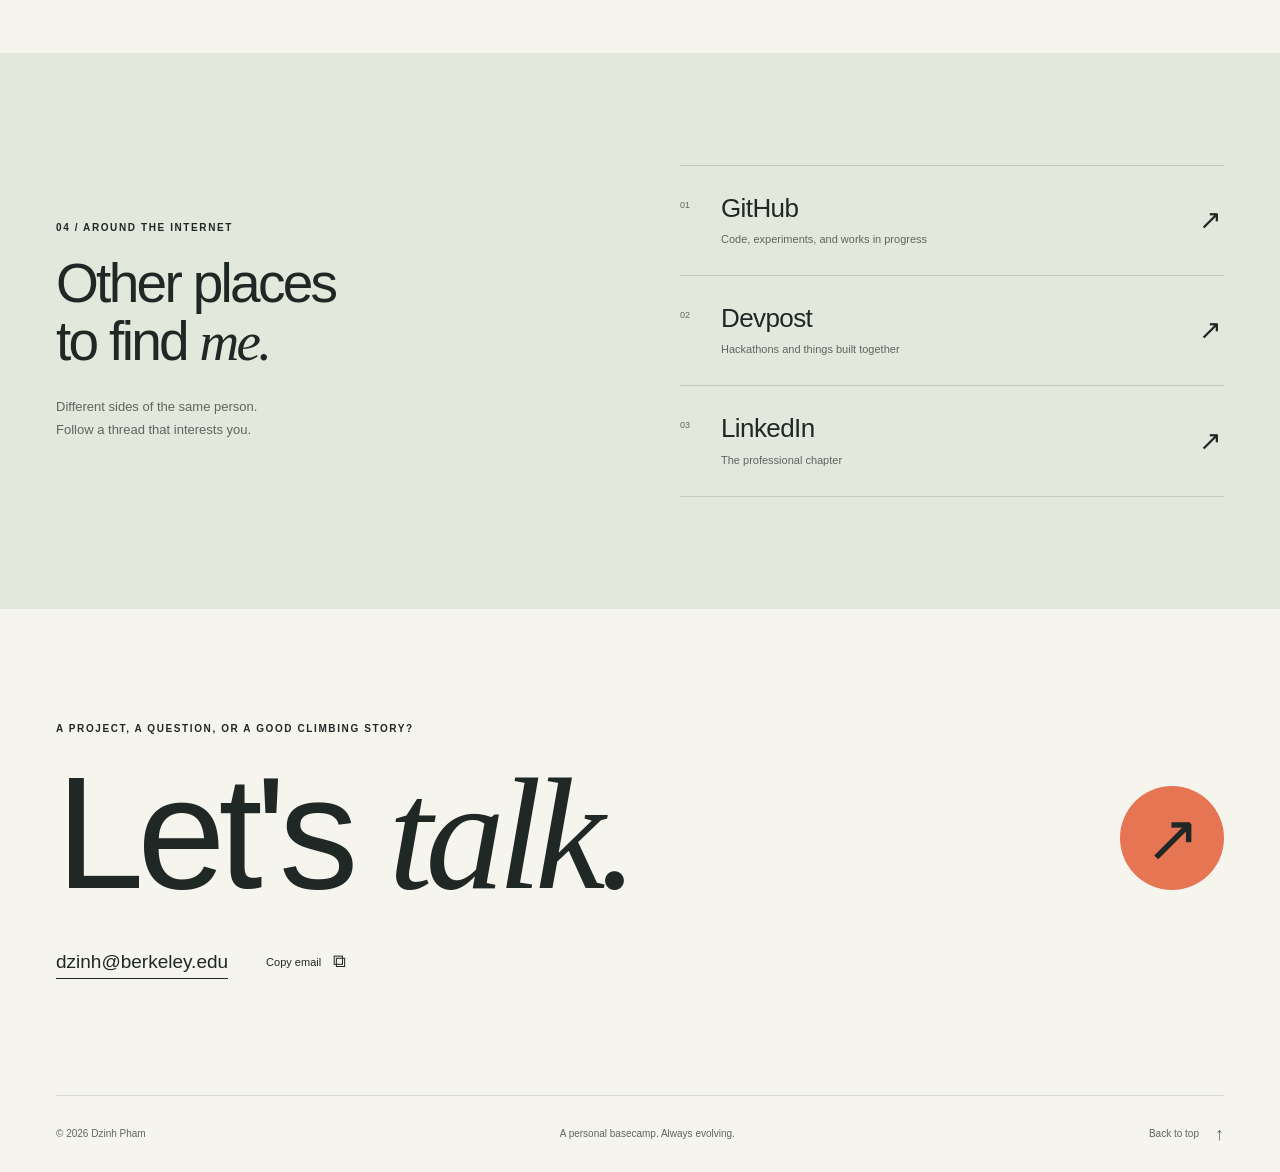
==== commit 9c080869: "Add current interests, learning routes, climbing game, and photo notes" ====
--- a/index.html
+++ b/index.html
@@ -12,6 +12,7 @@
     <link rel="icon" href="favicon.svg" type="image/svg+xml">
     <link rel="stylesheet" href="styles.css">
     <link rel="stylesheet" href="experience.css">
+    <link rel="stylesheet" href="basecamp.css">
     <link rel="stylesheet" href="route.css">
     <link rel="stylesheet" href="interactions.css">
     <script src="script.js" defer></script>
@@ -36,9 +37,10 @@
       <button class="menu-toggle" type="button" aria-expanded="false" aria-controls="site-nav">Menu <span aria-hidden="true">+</span></button>
       <nav id="site-nav" class="site-nav" aria-label="Main navigation">
         <a href="#work">Work</a>
+        <a href="now/">Now</a>
+        <a href="explore/">Explore</a>
         <a href="writing/">Writing</a>
         <a href="#about">About</a>
-        <a class="nav-contact" href="#contact">Say hello <span aria-hidden="true">↗</span></a>
       </nav>
     </header>
 
@@ -80,6 +82,13 @@
         </div>
         <div class="hero-foot"><span>Code, climbing & everything in between.</span><a href="#work">Take a look around <span aria-hidden="true">↓</span></a></div>
       </section>
+
+      <nav class="basecamp-links wrap" aria-label="Explore the personal side">
+        <a href="now/"><span class="basecamp-link-mark" aria-hidden="true">↗</span><span><strong>Right now</strong><small>The current chapter</small></span></a>
+        <a href="learning/"><span class="basecamp-link-mark" aria-hidden="true"><svg viewBox="0 0 28 28" fill="none"><path d="M6 23c21 0 13-7 7-10S21 9 21 4" stroke="currentColor" stroke-width="1.4" stroke-dasharray="2 3"/><circle cx="6" cy="23" r="3" fill="currentColor"/><circle cx="13" cy="13" r="3" fill="#e67554"/><circle cx="21" cy="4" r="3" fill="currentColor"/></svg></span><span><strong>Learning map</strong><small>Follow a thought</small></span></a>
+        <a href="climb/"><span class="basecamp-link-mark" aria-hidden="true">⌁</span><span><strong>Take a climb</strong><small>A little playable break</small></span></a>
+        <a href="photos/"><span class="basecamp-link-mark" aria-hidden="true"><svg viewBox="0 0 28 28" fill="none" stroke="currentColor" stroke-width="1.5"><rect x="3" y="4" width="22" height="20" rx="2"/><circle cx="18" cy="10" r="2"/><path d="m4 21 7-8 6 7 4-4 4 5"/></svg></span><span><strong>Photo notes</strong><small>A few moments kept</small></span></a>
+      </nav>
 
       <section id="work" class="work section-pad" aria-labelledby="work-heading">
         <div class="wrap">
--- a/basecamp.css
+++ b/basecamp.css
@@ -0,0 +1,39 @@
+/* Shared wayfinding for the personal side of basecamp. */
+.basecamp-page [hidden]{display:none!important}
+.site-nav a[aria-current]{color:#53694e;text-decoration:underline;text-underline-offset:7px}
+.basecamp-main{padding-block:64px 80px;min-height:calc(100vh - 210px)}
+.basecamp-intro{padding-bottom:50px;border-bottom:1px solid var(--line)}
+.basecamp-intro h1{font-size:clamp(62px,7vw,96px);margin-top:22px;letter-spacing:-4px;line-height:1.04}
+.basecamp-intro h1 em{letter-spacing:-3px}
+.basecamp-intro>p:last-child{max-width:590px;margin-top:25px;font-size:16px;line-height:1.8;color:var(--muted)}
+.basecamp-breadcrumb{display:inline-flex;align-items:center;gap:12px;min-height:44px;font-size:12px;color:var(--muted);margin-bottom:28px}
+.basecamp-breadcrumb:hover{color:#9b452e}
+.basecamp-links{display:grid;grid-template-columns:repeat(4,1fr);gap:0;border:1px solid var(--line);border-radius:5px;overflow:hidden;margin-top:22px;margin-bottom:36px}
+.basecamp-links>a{display:flex;align-items:center;gap:16px;padding:23px 21px;min-width:0;border-right:1px solid var(--line);transition:background .2s}
+.basecamp-links>a:last-child{border:0}
+.basecamp-links>a:hover{background:#e6ebdf}
+.basecamp-links>a:focus-visible{outline-offset:-4px}
+.basecamp-link-mark{display:grid;place-items:center;width:34px;height:38px;flex-shrink:0;color:#53694e;font-size:25px;font-family:var(--serif)}
+.basecamp-link-mark svg{width:26px;height:26px}
+.basecamp-links strong{display:block;font-weight:500;font-size:15px;line-height:1.3}
+.basecamp-links small{display:block;font-size:11px;color:var(--muted);margin-top:5px}
+.explore-grid{display:grid;grid-template-columns:1fr 1fr;gap:24px;padding-block:36px}
+.explore-card{position:relative;display:flex;flex-direction:column;min-height:330px;padding:32px;border:1px solid var(--line);border-radius:5px;overflow:hidden;transition:background .2s}
+.explore-card:hover{background:#ecefe5}
+.explore-card .eyebrow{font-size:9px;color:#66775d}
+.explore-card h2{font-size:41px;letter-spacing:-1.8px;margin-top:auto;padding-top:60px}
+.explore-card p:not(.eyebrow){font-size:14px;color:var(--muted);max-width:360px;margin-top:19px;line-height:1.8}
+.explore-card .card-arrow{position:absolute;right:28px;top:27px;display:grid;place-items:center;width:43px;height:43px;border:1px solid #aebaa6;border-radius:50%;font-size:26px;transition:transform .2s}
+.explore-card:hover .card-arrow{transform:translate(3px,-3px)}
+.explore-card.is-forest{background:#21372f;color:var(--paper);border-color:#21372f}
+.explore-card.is-forest .eyebrow{color:#d4b695}
+.explore-card.is-forest p:not(.eyebrow){color:#ced7ce}
+.explore-card.is-forest:hover{background:#2d473b}
+.explore-card.is-forest:focus-visible{outline-color:var(--accent)}
+.explore-signoff{display:flex;justify-content:space-between;gap:24px;align-items:center;padding-top:28px;border-top:1px solid var(--line);font-size:13px;color:var(--muted)}
+.explore-signoff p{font-family:var(--serif);font-style:italic;font-size:17px}
+.writing-extras{display:flex;flex-wrap:wrap;gap:12px 25px;align-items:center;margin-top:24px}
+.writing-extras a{font-size:12px;display:inline-flex;align-items:center;gap:15px;min-height:44px;border-bottom:1px solid var(--line)}
+.writing-extras a:hover{color:#9b452e;border-color:currentColor}
+@media(max-width:1000px){.basecamp-links{grid-template-columns:1fr 1fr}.basecamp-links>a:nth-child(2){border-right:0}.basecamp-links>a:nth-child(-n+2){border-bottom:1px solid var(--line)}}
+@media(max-width:600px){.basecamp-main{padding-block:30px 50px}.basecamp-intro{padding-bottom:33px}.basecamp-intro h1{font-size:clamp(54px,14vw,74px);letter-spacing:-3px}.basecamp-intro h1 em{letter-spacing:-2.5px}.basecamp-intro>p:last-child{font-size:14px;margin-top:21px}.basecamp-breadcrumb{margin-bottom:20px}.basecamp-links{margin-block:10px 28px}.basecamp-links>a{padding:19px 12px;gap:8px}.basecamp-link-mark{width:27px;font-size:23px}.basecamp-links strong{font-size:13px}.basecamp-links small{font-size:10px}.explore-grid{grid-template-columns:1fr;padding-block:25px;gap:16px}.explore-card{min-height:280px;padding:26px}.explore-card h2{font-size:35px;padding-top:52px}.explore-card .card-arrow{top:22px;right:22px}.explore-signoff{align-items:start;flex-direction:column;gap:14px}}
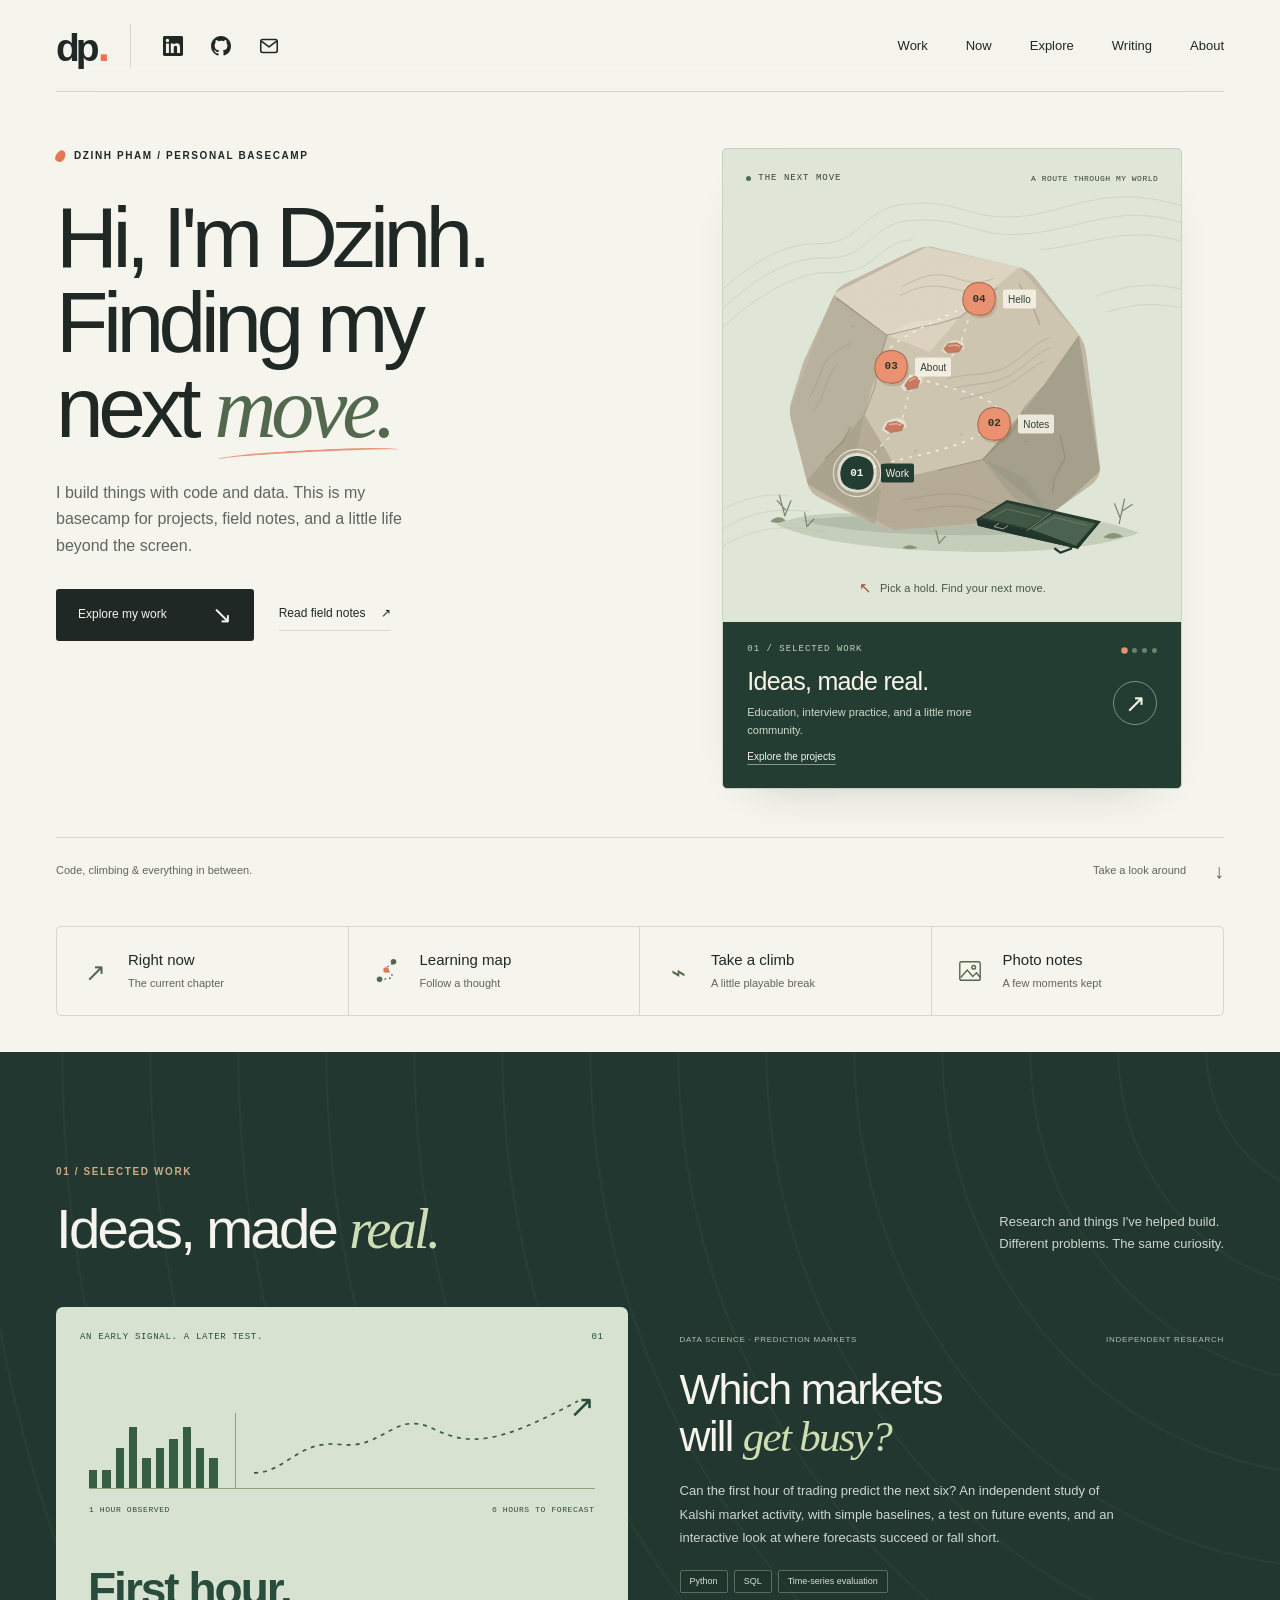
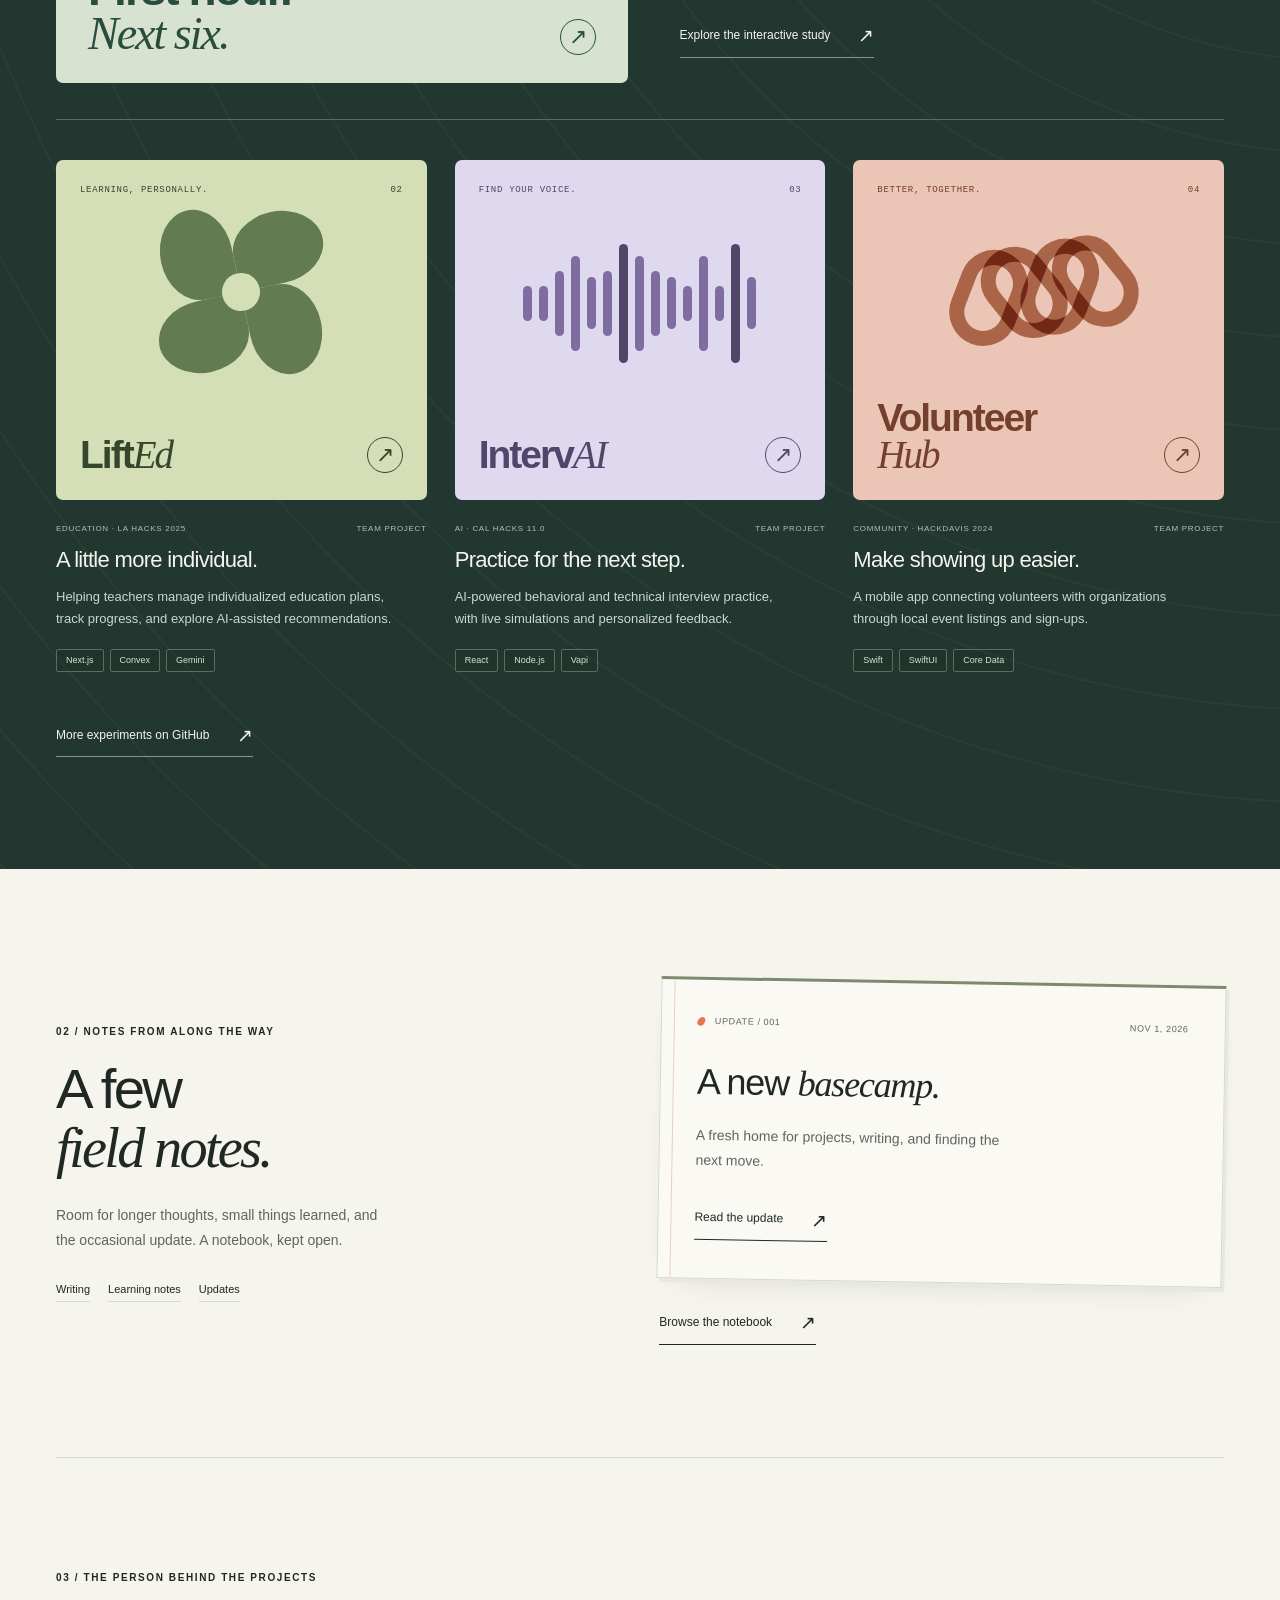
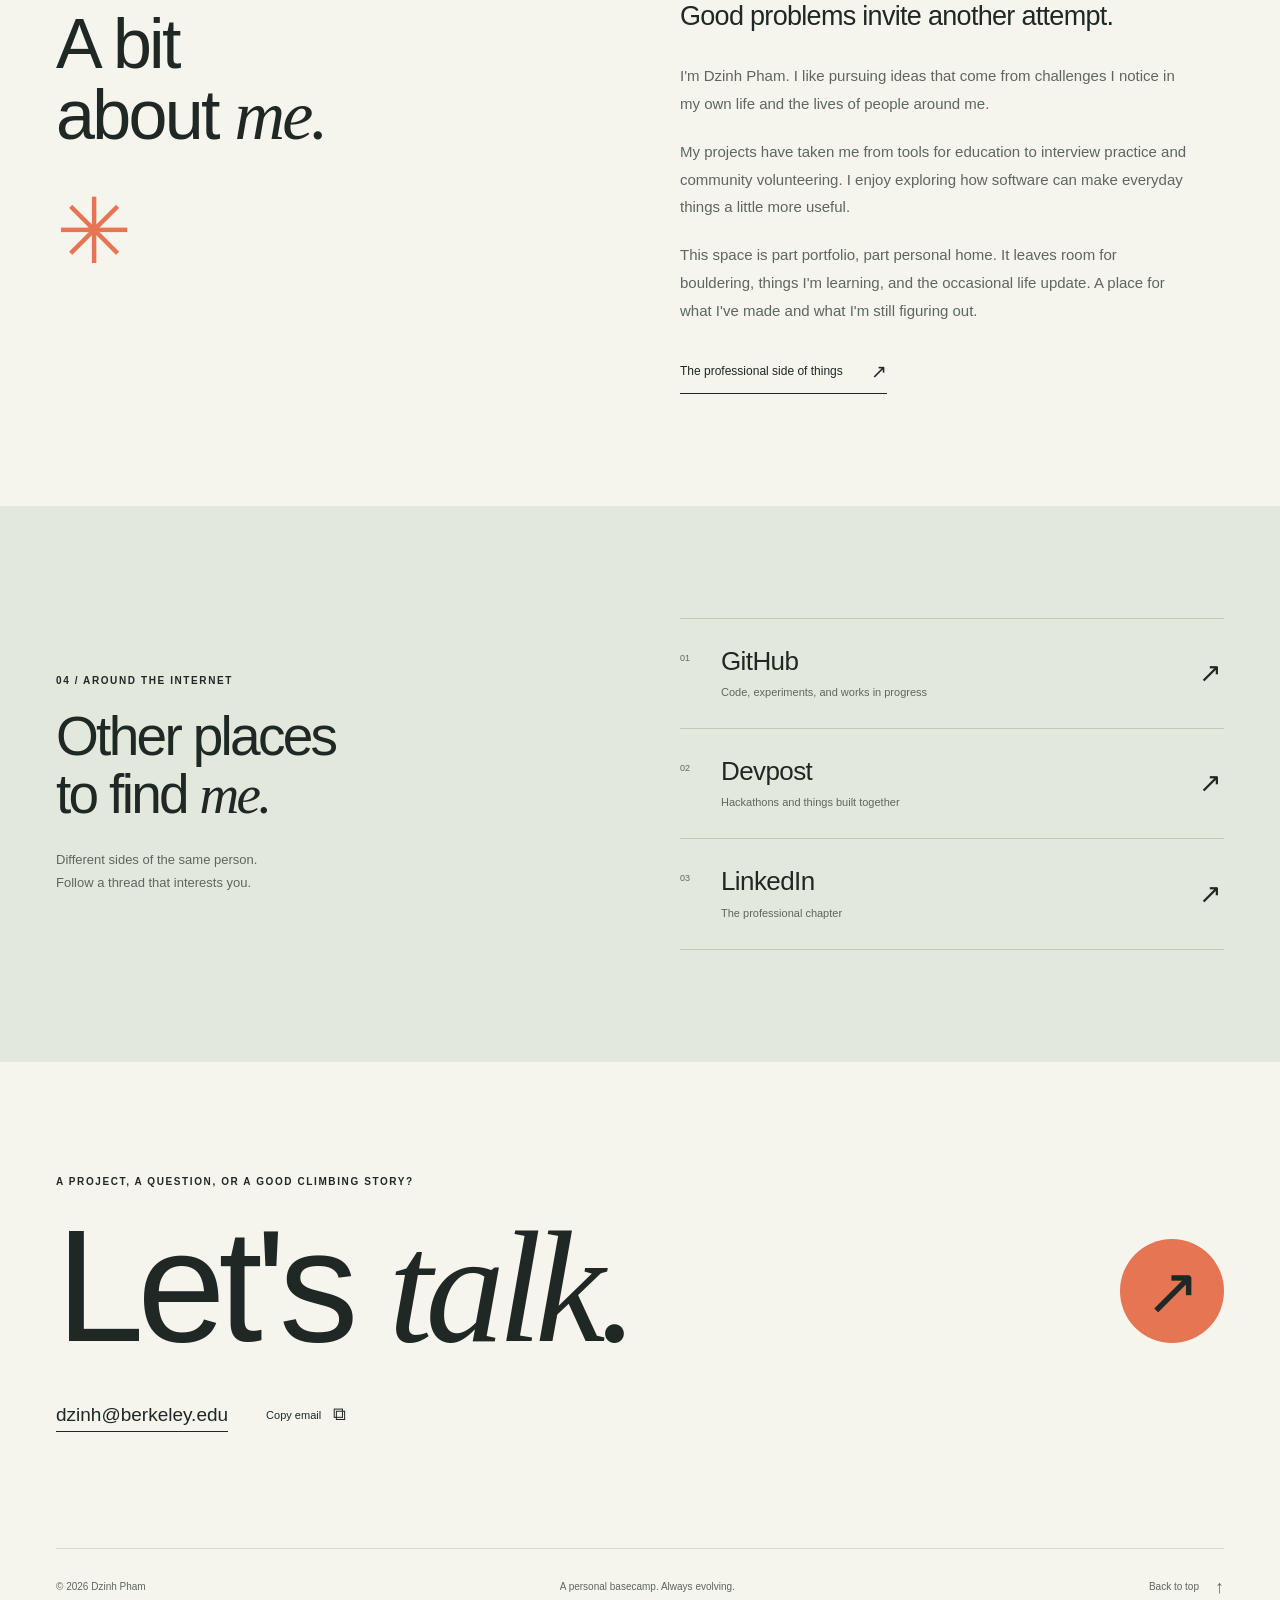
==== commit c55aff06: "Feature Kalshi market activity research on portfolio" ====
--- a/index.html
+++ b/index.html
@@ -94,12 +94,27 @@
         <div class="wrap">
           <div class="section-heading">
             <div><p class="eyebrow">01 / Selected work</p><h2 id="work-heading">Ideas, made <em>real.</em></h2></div>
-            <p>A few things I've helped build.<br>Different problems. The same curiosity.</p>
+            <p>Research and things I've helped build. <br>Different problems. The same curiosity.</p>
           </div>
           <div class="project-grid">
-            <article class="project project-featured">
+            <article class="project project-research">
+              <a class="project-visual visual-market-research" href="https://dzinh-market-activity.nodus-inc-0556.chatgpt.site" target="_blank" rel="noopener noreferrer" aria-label="Explore Which markets will get busy? — an independent research study (opens in new tab)">
+                <div class="visual-topline"><span>AN EARLY SIGNAL. A LATER TEST.</span><span>01</span></div>
+                <div class="market-research-art" aria-hidden="true"><div class="market-observed-bars"><i></i><i></i><i></i><i></i><i></i><i></i><i></i><i></i><i></i><i></i></div><div class="market-forecast-line"><svg viewBox="0 0 300 90" preserveAspectRatio="none"><path d="M0 75 C30 75 40 42 80 47 S130 13 165 31 S225 47 300 4"/></svg><span>↗</span></div></div>
+                <div class="market-time-labels" aria-hidden="true"><span>1 HOUR OBSERVED</span><span>6 HOURS TO FORECAST</span></div>
+                <div class="visual-title">First hour.<br><span>Next six.</span><span class="visual-arrow" aria-hidden="true">↗</span></div>
+              </a>
+              <div class="research-project-copy">
+                <div class="project-meta"><span>DATA SCIENCE · PREDICTION MARKETS</span><span>INDEPENDENT RESEARCH</span></div>
+                <h3><a href="https://dzinh-market-activity.nodus-inc-0556.chatgpt.site" target="_blank" rel="noopener noreferrer">Which markets<br>will <em>get busy?</em></a></h3>
+                <p>Can the first hour of trading predict the next six? An independent study of Kalshi market activity, with simple baselines, a test on future events, and an interactive look at where forecasts succeed or fall short.</p>
+                <ul class="tags" aria-label="Market activity research skills"><li>Python</li><li>SQL</li><li>Time-series evaluation</li></ul>
+                <a class="text-link research-project-link" href="https://dzinh-market-activity.nodus-inc-0556.chatgpt.site" target="_blank" rel="noopener noreferrer">Explore the interactive study <span aria-hidden="true">↗</span></a>
+              </div>
+            </article>
+            <article class="project">
               <a class="project-visual visual-lifted" href="https://devpost.com/software/lifted" target="_blank" rel="noopener noreferrer" aria-label="Explore LiftEd on Devpost (opens in new tab)">
-                <div class="visual-topline"><span>LEARNING, PERSONALLY.</span><span>01</span></div>
+                <div class="visual-topline"><span>LEARNING, PERSONALLY.</span><span>02</span></div>
                 <div class="lifted-art" aria-hidden="true"><span class="petal p1"></span><span class="petal p2"></span><span class="petal p3"></span><span class="petal p4"></span><span class="petal-center"></span></div>
                 <div class="visual-title">Lift<span>Ed</span><span class="visual-arrow" aria-hidden="true">↗</span></div>
               </a>
@@ -110,7 +125,7 @@
             </article>
             <article class="project">
               <a class="project-visual visual-intervai" href="https://devpost.com/software/intervai" target="_blank" rel="noopener noreferrer" aria-label="Explore IntervAI on Devpost (opens in new tab)">
-                <div class="visual-topline"><span>FIND YOUR VOICE.</span><span>02</span></div>
+                <div class="visual-topline"><span>FIND YOUR VOICE.</span><span>03</span></div>
                 <div class="waveform" aria-hidden="true"><i></i><i></i><i></i><i></i><i></i><i></i><i></i><i></i><i></i><i></i><i></i><i></i><i></i><i></i><i></i></div>
                 <div class="visual-title">Interv<span>AI</span><span class="visual-arrow" aria-hidden="true">↗</span></div>
               </a>
@@ -121,7 +136,7 @@
             </article>
             <article class="project">
               <a class="project-visual visual-volunteer" href="https://devpost.com/software/volunteer-hub-ajgw8x" target="_blank" rel="noopener noreferrer" aria-label="Explore Volunteer Hub on Devpost (opens in new tab)">
-                <div class="visual-topline"><span>BETTER, TOGETHER.</span><span>03</span></div>
+                <div class="visual-topline"><span>BETTER, TOGETHER.</span><span>04</span></div>
                 <div class="community-art" aria-hidden="true"><span></span><span></span><span></span><span></span></div>
                 <div class="visual-title">Volunteer<br><span>Hub</span><span class="visual-arrow" aria-hidden="true">↗</span></div>
               </a>
--- a/styles.css
+++ b/styles.css
@@ -57,6 +57,23 @@
 .visual-title>span:not(.visual-arrow){font-family:var(--serif);font-style:italic;font-weight:400}
 .visual-arrow{position:absolute;right:0;bottom:0;width:36px;height:36px;border:1px solid currentColor;border-radius:50%;display:grid;place-items:center;font-size:22px;font-weight:400;letter-spacing:0;transition:background .2s}
 .project-visual:hover .visual-arrow{background:#ffffff3d}
+.project-research{grid-column:1/-1;display:grid;grid-template-columns:1.05fr 1fr;gap:52px;align-items:center;padding-bottom:36px;border-bottom:1px solid var(--line);margin-bottom:12px}
+.project-research .project-visual{height:376px}
+.visual-market-research{background:#d7e2d1;color:#284d3c}
+.market-research-art{position:absolute;top:91px;left:33px;right:33px;height:91px;display:flex;align-items:end;border-bottom:1px solid #8ca480}
+.market-observed-bars{display:flex;gap:5px;align-items:end;width:29%;height:75px;padding-right:17px;border-right:1px solid #8ca480}
+.market-observed-bars i{background:#365e43;flex:1;height:25%}.market-observed-bars i:nth-child(3n){height:54%}.market-observed-bars i:nth-child(4n){height:82%}.market-observed-bars i:nth-child(5n){height:40%}.market-observed-bars i:nth-child(7n){height:66%}
+.market-forecast-line{height:91px;width:71%;position:relative;padding-left:18px}
+.market-forecast-line svg{width:calc(100% - 17px);height:100%;overflow:visible}.market-forecast-line path{stroke:#365e43;stroke-width:1.7;stroke-dasharray:4 5;fill:none;vector-effect:non-scaling-stroke}.market-forecast-line>span{position:absolute;top:-16px;right:0;font-size:31px}
+.market-time-labels{position:absolute;top:196px;left:33px;right:33px;display:flex;justify-content:space-between;font-family:monospace;font-size:8px;letter-spacing:.6px}
+.project-research .visual-title{font-size:46px;bottom:28px;left:32px;right:32px}
+.research-project-copy .project-meta{margin-top:0;font-size:8px;gap:14px}
+.project-research .research-project-copy h3{font-size:43px;line-height:1.08;letter-spacing:-1.7px;margin-top:20px}.project-research .research-project-copy h3 em{color:#365e43}
+.research-project-copy>p{font-size:13px;line-height:1.8;color:var(--muted);margin-top:19px;max-width:440px}
+.research-project-copy .tags{margin-top:21px}.research-project-link{margin-top:27px!important;font-size:11px}
+@media(max-width:1100px){.project-research{gap:34px}.project-research .project-visual{height:360px}.project-research .research-project-copy h3{font-size:36px}.research-project-copy .project-meta{font-size:7px;letter-spacing:.4px}.research-project-copy>p{font-size:12px}.research-project-link{margin-top:22px!important}}
+@media(max-width:800px){.project-research{gap:27px;grid-template-columns:1fr 1fr}.project-research .project-visual{height:365px}.project-research .research-project-copy h3{font-size:31px}.research-project-copy .project-meta{display:block;line-height:1.8}.research-project-copy .project-meta>span:last-child{display:block}.research-project-copy>p{font-size:11px;margin-top:15px}.research-project-copy .tags{gap:5px;margin-top:17px}.research-project-copy .tags li{font-size:8px;padding:3px 6px}.research-project-link{font-size:10px;gap:12px}.project-research .visual-title{font-size:39px;left:24px;right:24px}.market-research-art{left:23px;right:23px;top:100px;height:80px}.market-forecast-line{height:80px;padding-left:12px}.market-observed-bars{gap:3px;padding-right:10px}.market-time-labels{left:23px;right:23px;font-size:6px;letter-spacing:.3px}}
+@media(max-width:600px){.project-research{display:block;grid-column:1/-1;padding-bottom:31px;margin-bottom:0}.project-research .project-visual{height:335px}.research-project-copy .project-meta{display:flex;margin-top:20px;font-size:7px;line-height:1.5}.research-project-copy .project-meta>span:last-child{display:block;text-align:right}.project-research .research-project-copy h3{font-size:35px;margin-top:15px;letter-spacing:-1px}.research-project-copy>p{font-size:13px;margin-top:15px;line-height:1.75;max-width:none}.research-project-copy .tags{margin-top:17px}.research-project-copy .tags li{font-size:9px;padding:3px 8px}.research-project-link{font-size:11px;margin-top:23px!important;gap:27px}.project-research .visual-title{font-size:43px}.market-research-art{top:80px;height:80px;left:25px;right:25px}.market-time-labels{top:175px;font-size:7px;left:25px;right:25px}}
 .visual-lifted{background:#d5dfb7;color:#35462d}
 .lifted-art{position:absolute;width:156px;height:156px;left:50%;top:54px;transform:translateX(-50%) rotate(-12deg);transition:transform .6s}
 .project-visual:hover .lifted-art{transform:translateX(-50%) rotate(8deg)}
@@ -160,3 +177,6 @@
 .header-contact-links svg{display:block;flex-shrink:0}
 @media(max-width:800px){.site-header{gap:16px}.site-nav{gap:18px}.header-contact-links{padding-left:12px;gap:0}}
 @media(max-width:600px){.site-header{gap:0 8px}.header-contact-links{padding-left:8px;margin-left:auto}.js .menu-toggle{margin-left:0;min-height:44px;padding-left:8px;gap:8px}.site-nav{flex-basis:100%;margin-left:0;gap:12px}}
+
+/* Match the existing forest-colored Selected work section. */
+.work .project-research{border-bottom-color:#57705d}.work .project-research .research-project-copy h3 em{color:#ceddb4}.work .project-research .research-project-copy>p{color:#ced7ce}
